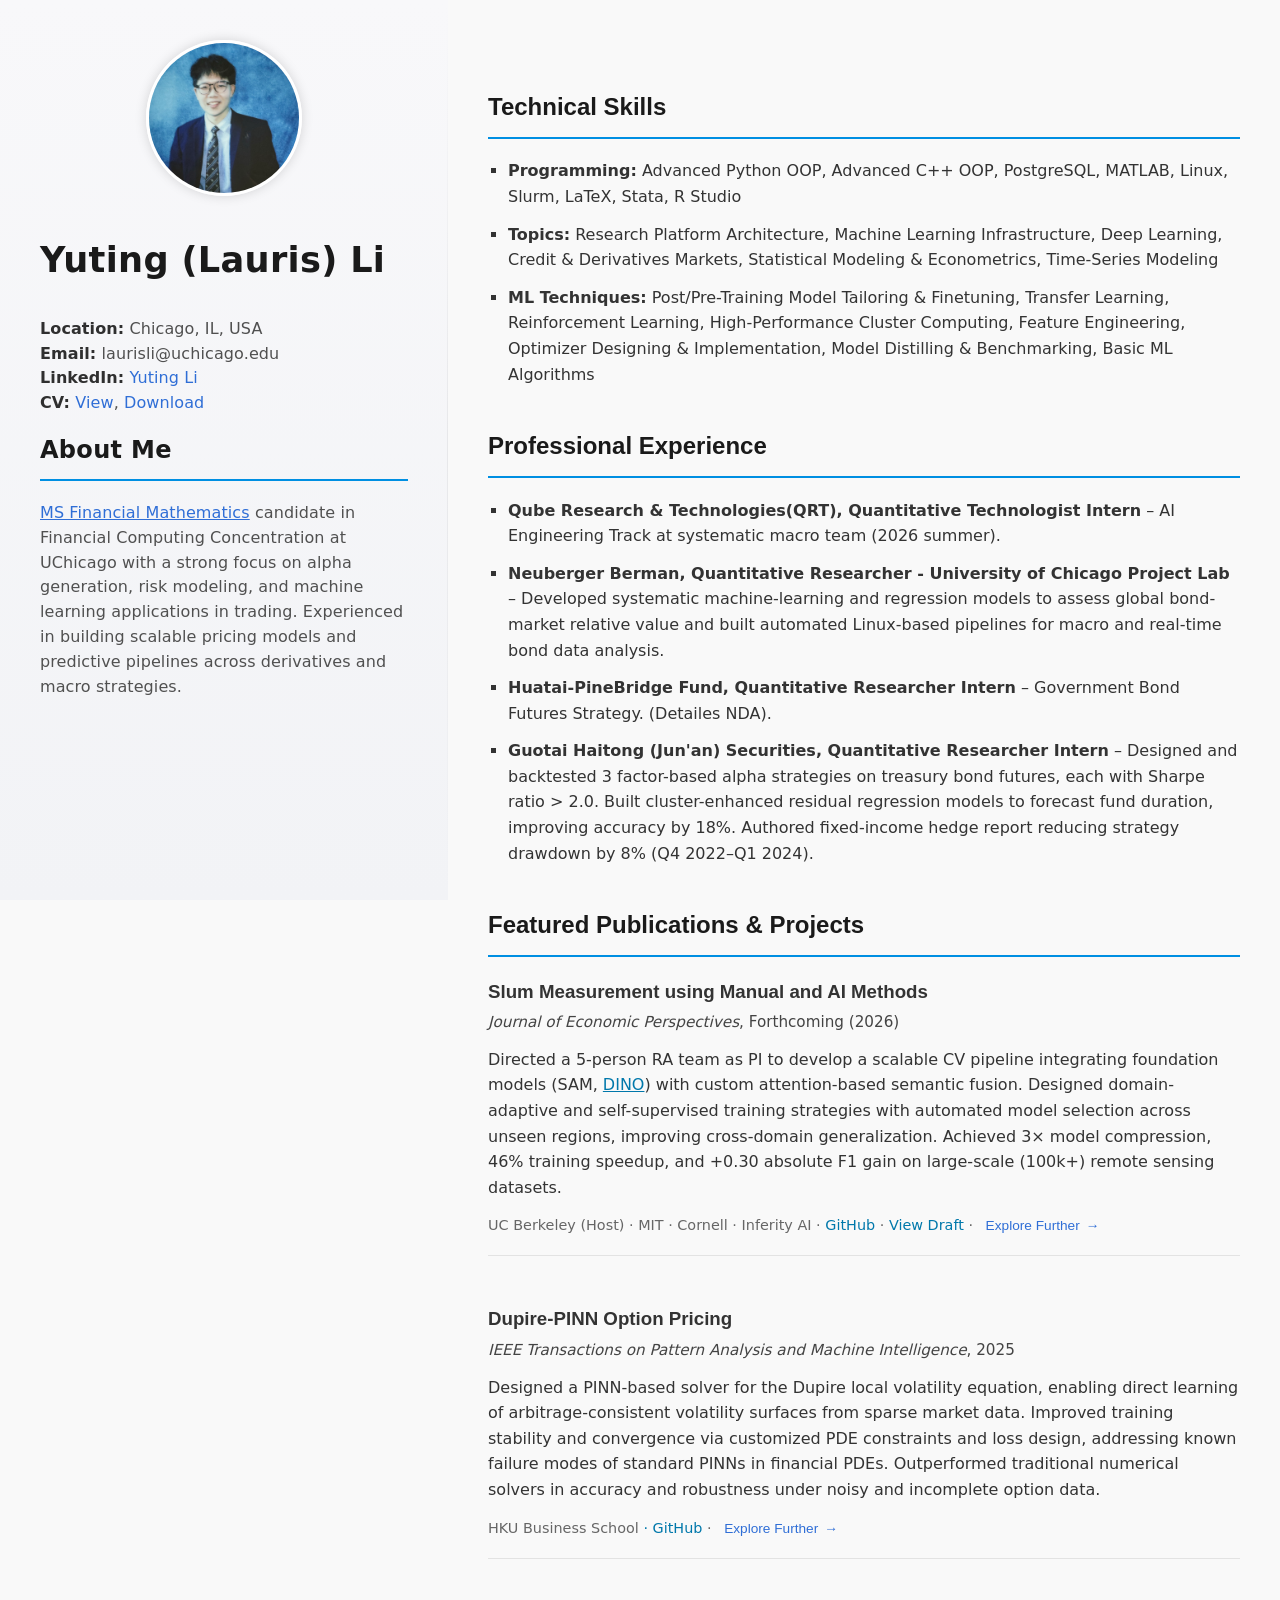
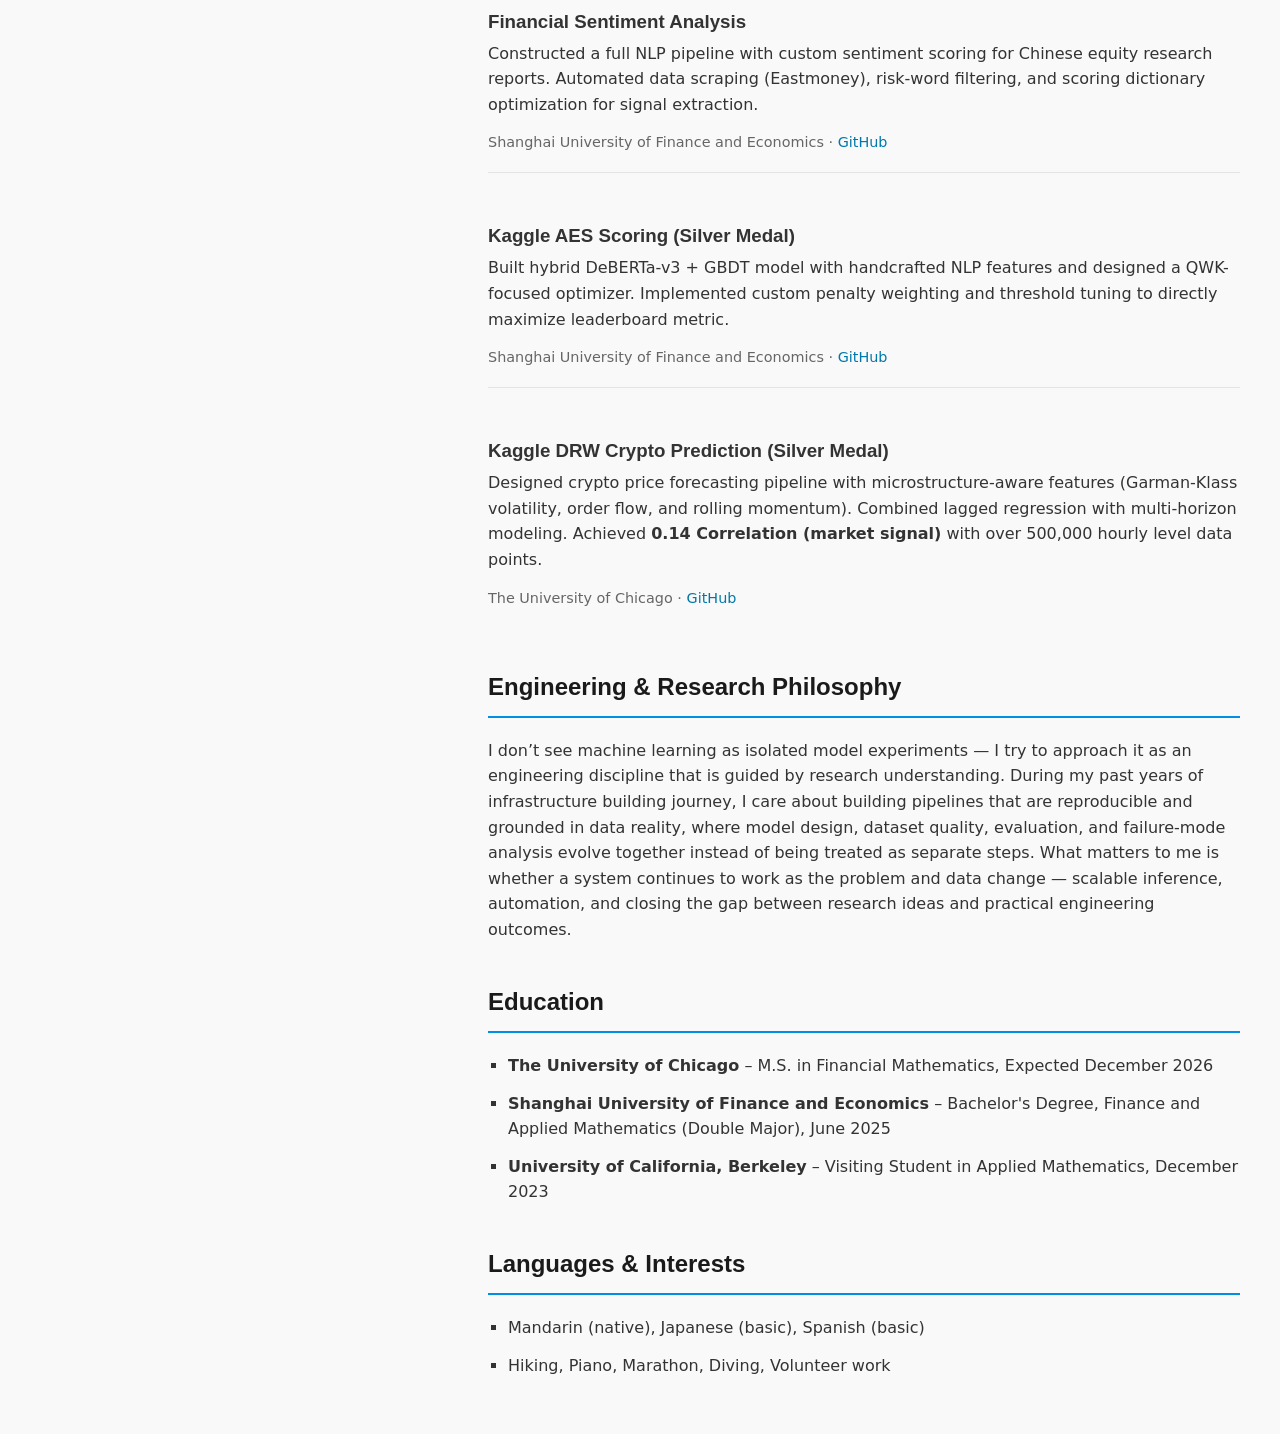
==== index.html @ 1a22923c "revised info" ====
<!DOCTYPE html>
<html lang="en">
<head>
  <meta charset="UTF-8" />
  <meta name="viewport" content="width=device-width, initial-scale=1.0"/>
  <meta http-equiv="Cache-Control" content="no-cache, no-store, must-revalidate">
  <meta http-equiv="Pragma" content="no-cache">
  <meta http-equiv="Expires" content="0">
  <link href="https://fonts.googleapis.com/css2?family=Inter:wght@300;400;500;600&family=Playfair+Display:wght@600;700&display=swap" rel="stylesheet">
  <title>Yuting (Lauris) Li - Quantitative Developer, Machine Learning</title>
  <link rel="icon" type="image/png" href="favicon.png">
  <style>
    html {
        scroll-behavior: smooth;
    }
    body {
    font-family: -apple-system, system-ui, BlinkMacSystemFont,
               "Helvetica Neue", Arial, "PingFang SC",
               "Hiragino Sans GB", "Microsoft YaHei",
               sans-serif;
    line-height: 1.6;
    background-color: #f9f9f9;
    color: #333;
    margin: 0;
    }

    .left-panel {
    background: linear-gradient(180deg,#f8f8fa,#f2f3f6);
    /* border-right: 1px solid #e6e6e9; */
    position: relative;
    font-family: -apple-system, system-ui, BlinkMacSystemFont,
               "Helvetica Neue", Arial, "PingFang SC",
               "Hiragino Sans GB", "Microsoft YaHei",
               sans-serif;
    color: #3a3a3a;
    line-height: 1.55;
    /* background-color: #f3f3f5;  */
    letter-spacing: .1px;
    }
    
    .left-panel::after {
    content: "";
    position: absolute;
    top: 0;
    right: 0;
    width: 1px;
    height: 100%;
    background: linear-gradient(
        to bottom,
        rgba(0,0,0,0),
        rgba(0,0,0,0.06),
        rgba(0,0,0,0)
    );
    pointer-events: none;
    }

    .left-panel p {
    color: #505050;
    }

    .left-panel strong {
    color: #2f2f2f;
    font-weight: 600;
    }

    .left-panel h1,
    .left-panel h2 {
    font-family: -apple-system, system-ui, BlinkMacSystemFont,
               "Helvetica Neue", Arial, "PingFang SC",
               "Hiragino Sans GB", "Microsoft YaHei",
               sans-serif;
    font-weight: 600;
    letter-spacing: 0.3px;
    }

    .left-panel .label {
    color: #6f6f6f;
    font-weight: 500;
    }
    .small-figure {
    max-width: 60%;
    display: block;
    margin: 8px auto;
    }
    .wide-figure {
    max-width: 92%;
    }

    .left-panel a {
    color: #2f6ed6;
    text-decoration: none;
    }
    .left-panel a:hover {
    text-decoration: underline;
    }


    .page-container {
        display: flex;
        flex-wrap: wrap;
    }
    .left-panel {
        width: 35%;
        background-color: #f1f1f1;
        padding: 40px;
        position: fixed;
        top: 0;
        left: 0;
        height: 100vh;
        overflow-y: auto;
        box-sizing: border-box;
    }

    .left-panel hr {
    border: none;
    border-top: 1px solid #e3e3e3;
    margin: 18px 0;
    opacity: .6;
    }
    .right-panel {
        width: 65%;
        margin-left: 35%;
        padding: 40px;
        box-sizing: border-box;
    }
    h1, h2 {
      color: #1a1a1a;
      font-weight: 600;
    }
    h1 {
        font-size: 2.2em;
    }
    h2 {
        border-bottom: 2px solid #008fe2;
        padding-bottom: 10px;
        margin-top: 0;
    }
    h1, h2, h3 {
        font-family: -apple-system, BlinkMacSystemFont,
               "Helvetica Neue", Helvetica, Arial, sans-serif;
    }

    a {
      color: rgb(0, 120, 171);
      text-decoration: none;
    }
    a:hover {
        text-decoration: underline;
    }
    ul {
      padding-left: 20px;
      list-style-type: square;
    }
    li {
      margin-bottom: 12px;
    }
    .section {
      margin-bottom: 30px;
    }
    .photo {
      text-align: center;
      margin-bottom: 20px;
    }
    .photo img {
      width: 150px;
      height: 150px;
      border-radius: 50%;
      object-fit: cover;
      box-shadow: 0 0 12px rgba(0,0,0,0.15);
      border: 3px solid white;
    }
    .section {
    margin-bottom: 40px;
    }

    .section + .section {
        margin-top: 20px;
    }


    /* project_details */
    .section:last-of-type {
    margin-bottom: 0;
    }

    .project-card:last-child {
        margin-bottom: 0;
        padding-bottom: 0;
    }

    .details-btn {
        background: none;
        border: none;
        padding: 0;
        margin-left: 8px;

        font-size: 0.95em;
        font-weight: 500;
        color: #2f6ed6;

        cursor: pointer;
        display: inline-flex;
        align-items: center;
        gap: 6px;

        transition: color 0.2s ease;
    }

    .details-btn:hover {
        color: #1f4fbf;
        text-decoration: underline;
    }

    .details-arrow {
        display: inline-block;
        font-size: 1em;
        transition: transform 0.2s ease;
    }

    .details-btn:hover .details-arrow {
        transform: translateX(3px);
    }

    .project-details {
    max-height: 0;
    overflow: hidden;
    transition: max-height 0.7s ease-in-out;
    border: none;
    margin-top: 0;
    padding: 0;
    background: transparent;
    box-shadow: none;
    border-radius: 0;
    }    
       
    .project-details.show {
    max-height: 8000px;
    transition: max-height 1.2s ease-in-out;
    margin-top: 15px;
    padding: 25px;
    background-color: #ffffff;
    border-radius: 8px;
    border: 1px solid #e0e0e0;
    box-shadow: 0 4px 12px rgba(0,0,0,0.05);
    }

    .project-details h3 {
        font-family: "Segoe UI", Tahoma, Geneva, Verdana, sans-serif;
        font-weight: 600;
        color: #1a1a1a;
        margin-top: 0;
        /* border-bottom: 2px solid rgb(0, 120, 171); */
        padding-bottom: 10px;
    }
    .project-details h4 {
        font-family: "Segoe UI", Tahoma, Geneva, Verdana, sans-serif;
        font-weight: 600;
        font-size: 1.1em;
        color: #333;
    }
    .project-image, .Burkina-image, .PINN-image {
        max-width: 100%;
        height: auto;
        border-radius: 8px;
        margin: 15px auto;
        box-shadow: 0 4px 8px rgba(0,0,0,0.1);
        display: block;
    }
    .formula {
        background-color: #f0f0f0;
        padding: 15px;
        border-radius: 5px;
        margin: 15px 0;
        font-family: 'Courier New', Courier, monospace;
        text-align: center;
        font-size: 1.1em;
        overflow-x: auto;
    }

    .sdi-module-large { 
        background-color: #34495e;
        color: white; 
        font-weight: 600;
        writing-mode: vertical-rl; 
        text-orientation: mixed; 
        padding: 20px 15px; 
        border-radius: 10px;
        font-size: 2.8em; 
        letter-spacing: 6px;
        height: 280px;
        display: flex; 
        align-items: center; 
        justify-content: center; 
        box-shadow: 0 4px 10px rgba(0,0,0,0.1);
    }
    .sdi-arrows { 
        display: flex; 
        flex-direction: column; 
        justify-content: space-around; 
        align-items: center; 
        margin: 0 8px; 
    }
    .sdi-input-arrow, .sdi-output-arrow { 
        font-size: 1.8em;
        color: #777; 
    }
    .arrow { 
        font-size: 28px;
        color: #999; 
        margin: 6px 0; 
    }
    .skip-connection { 
        font-style: normal;
        color: #444;
        font-size: 14px;
        margin-top: 20px;
        max-width: 600px;
        margin-left: auto;
        margin-right: auto;
    }
    .figcaption-burkina {
    display: block;
    text-align: center;
    margin-top: 6px;
    font-size: 0.9em;
    color: #555;
    }

    .sdi-section {
    margin-top: 20px;
    }

    .sdi-spaced-figure {
    margin-top: 22px;  
    }

    .sdi-reference {
    margin-top: 14px;
    text-align: center;
    font-size: 0.9em;
    color: #666;
    line-height: 1.5;
    }
    .sdi-reference a {
    color: #2f6ed6;
    text-decoration: none;
    }
    .sdi-reference a:hover {
    text-decoration: underline;
    }
    .project-card {
    margin-bottom: 24px;
    padding-bottom: 24px;
    border-bottom: none;
    }

    .project-card:last-child {
        border-bottom: none;
    }
    .project-card:last-child .project-meta {
    border-bottom: none;
    }


    .project-header h3 {
        margin-bottom: 4px;
    }

    .project-publication {
        font-size: 0.95rem;
        color: #444;
        margin-bottom: 12px;
    }

    .project-description {
        line-height: 1.6;
        margin-bottom: 14px;
    }

    .project-meta {
    font-size: 0.9rem;
    color: #666;
    padding-bottom: 18px;
    border-bottom: 1px solid #e3e3e3;
    }



    /* --- CODE SNIPPET STYLES --- */
    .code-showcase { margin-top: 20px; }
    .code-details { margin-bottom: 5px; }
    .code-summary { font-family: "Segoe UI", Tahoma, Geneva, Verdana, sans-serif; background-color: #e9ecef; color: #444; cursor: pointer; padding: 12px; width: 100%; text-align: left; outline: none; font-size: 16px; font-weight: 600; transition: background-color 0.3s; border-radius: 5px; list-style: none; }
    .code-summary:hover { background-color: #dee2e6; }
    .code-summary::-webkit-details-marker { display: none; }
    .code-summary::before { content: '▶'; margin-right: 10px; display: inline-block; transition: transform 0.2s ease-in-out; }
    .code-details[open] > .code-summary::before { transform: rotate(90deg); }
    .code-details[open] > .code-summary { border-bottom-left-radius: 0; border-bottom-right-radius: 0; }
    pre { background-color: #2d2d2d; color: #f8f8f2; padding: 15px; border-radius: 0 0 5px 5px; margin-top: 0; overflow-x: auto; white-space: pre-wrap; word-wrap: break-word; font-size: 14px; border: 1px solid #dee2e6; border-top: none; }
    .code-keyword { color: #ff79c6; font-weight: bold; }
    .code-class { color: #8be9fd; font-weight: bold; }
    .code-def { color: #50fa7b; font-weight: bold; }
    .code-comment { color: #6272a4; font-style: italic; }
    .code-string { color: #f1fa8c; }
    .code-number { color: #bd93f9; }
    .code-decorator { color: #ffb86c; }

    /* --- MISC & FIGURE STYLES --- */
    .Burkina-container, .PINN-container { text-align: center; margin: 20px auto; }
    .Burkina-container figcaption, .PINN-container figcaption { font-size: 0.9em; color: #555; margin-top: 8px; font-style: italic; }
    .formula_pinn { display: flex; align-items: center; gap: 10px; flex-wrap: wrap; }
    .special-image { max-width: 450px; height: auto; }
    .fold-details-btn {
        background: none;
        border: none;
        padding: 0;
        color: #2f6ed6;
        cursor: pointer;
        font-size: 0.95em;
        font-weight: 500;
        transition: color 0.2s ease;
        margin: 20px auto 0;
        display: flex;
        align-items: center;
        gap: 6px;
        text-align: center;
    }
    .fold-details-btn:hover {
        color: #1f4fbf;
        text-decoration: underline;
    }
    .fold-details-arrow {
        display: inline-block;
        font-size: 1em;
        transition: transform 0.2s ease;
    }
    .fold-details-btn:hover .fold-details-arrow {
        transform: translateY(-2px);
    }


    /* --- RESPONSIVE DESIGN (BASE) --- */
    @media (max-width: 1024px) {
        .page-container {
            flex-direction: column;
        }
        .left-panel {
            position: static;
            width: 100%;
            height: auto;
            border-right: none;
            border-bottom: 2px solid #008fe2;
        }
        .right-panel {
            margin-left: 0;
            width: 100%;
        }
    }

    /* --- RESPONSIVE DESIGN (FIXES FOR MOBILE) --- */
    @media (max-width: 768px) {
        .left-panel, .right-panel {
            padding: 25px;
        }
        h1 {
            font-size: 1.8em;
        }

        /* FIX 1: Responsive UNET Architecture Diagram */
        .unet-flex-container {
            flex-direction: column;
            align-items: center;
        }
        
        .encoder-path > .arrow {
            transform: rotate(90deg); /* Rotate horizontal arrows to point down */
        }
        
        .sdi-module-large {
            writing-mode: horizontal-tb; /* Reset writing mode to horizontal */
            height: auto;
            width: 90%;
            padding: 15px;
            font-size: 1.5em; /* Adjust font size */
            letter-spacing: 2px;
            margin: 15px 0;
        }
        
        .sdi-arrows {
            flex-direction: row; /* Make arrow groups horizontal */
            margin: 10px 0;
            gap: 25px; /* Add space between arrows */
        }
        
        .sdi-input-arrow, .sdi-output-arrow {
            transform: rotate(90deg); /* Rotate arrows to point down */
        }

        /* FIX 2: Responsive Formula Images & Container */
        .formula_pinn {
            flex-direction: column; /* Stack image and text vertically */
            align-items: center;
            text-align: center;
        }

        .special-image, .PINN-image {
            max-width: 100% !important; /* Ensure images scale down, overriding any other style */
            width: auto !important;
            height: auto !important;
        }

        .small-figure, .wide-figure {
            max-width: 100%;
        }

        /* FIX 3: Code blocks are already handled correctly by 'overflow-x: auto' */
        /* No new rules are needed here. */
    }
  </style>
  <link rel="stylesheet" href="details.css">
</head>
<body>

<div class="page-container">
    <aside class="left-panel">
      <div class="photo">
        <img src="profile.jpg" alt="Yuting Li" />
      </div>

      <h1>Yuting (Lauris) Li</h1>
      <p>
        <strong>Location:</strong> Chicago, IL, USA<br/>
        <strong>Email:</strong> laurisli@uchicago.edu<br/>
        <strong>LinkedIn:</strong> <a href="https://www.linkedin.com/in/yuting-li-4146a4287/" target="_blank">Yuting Li</a><br/>
        <strong>CV:</strong> <a href="Yuting_CV.pdf" target="_blank">View</a>, <a href="Yuting_CV.pdf" download>Download</a>
      </p>

      <div class="section">
        <h2>About Me</h2>
        <p>
          <a href="https://finmath.uchicago.edu/about/" target="_blank" rel="noopener noreferrer" style="text-decoration: underline;">MS Financial Mathematics</a> candidate in Financial Computing Concentration at UChicago with a strong focus on alpha generation, risk modeling, and machine learning applications in trading. Experienced in building scalable pricing models and predictive pipelines across derivatives and macro strategies.
        </p>
      </div>
    </aside>

    <main class="right-panel">
        <div id="section-indicator"></div>

        <div class="section">
            <h2>Technical Skills</h2>
            <ul>
              <li><strong>Programming:</strong> Advanced Python OOP, Advanced C++ OOP, PostgreSQL, MATLAB, Linux, Slurm, LaTeX, Stata, R Studio</li>
              <li><strong>Topics:</strong> Research Platform Architecture, Machine Learning Infrastructure, Deep Learning, Credit & Derivatives Markets, Statistical Modeling & Econometrics, Time-Series Modeling</li>
              <li><strong>ML Techniques:</strong> Post/Pre-Training Model Tailoring & Finetuning, Transfer Learning, Reinforcement Learning, High-Performance Cluster Computing, Feature Engineering, Optimizer Designing & Implementation, Model Distilling & Benchmarking, Basic ML Algorithms</li>
            </ul>
        </div>

        <div class="section">
            <h2>Professional Experience</h2>
            <ul>
              <li><strong>Qube Research & Technologies(QRT), Quantitative Technologist Intern</strong> – AI Engineering Track at systematic macro team (2026 summer).</li>
              <li><strong>Neuberger Berman, Quantitative Researcher - University of Chicago Project Lab</strong> – Developed systematic machine-learning and regression models to assess global bond-market relative value and built automated Linux-based pipelines for macro and real-time bond data analysis.</li>
              <li><strong>Huatai-PineBridge Fund, Quantitative Researcher Intern</strong> – Government Bond Futures Strategy. (Detailes NDA). </li>
              <li><strong>Guotai Haitong (Jun'an) Securities, Quantitative Researcher Intern</strong> – Designed and backtested 3 factor-based alpha strategies on treasury bond futures, each with Sharpe ratio > 2.0. Built cluster-enhanced residual regression models to forecast fund duration, improving accuracy by 18%. Authored fixed-income hedge report reducing strategy drawdown by 8% (Q4 2022–Q1 2024).</li>
            </ul>
        </div>

        <div class="section">
            <h2>Featured Publications & Projects</h2>
              <div class="project-card">
                  <div class="project-header">
                        <h3>Slum Measurement using Manual and AI Methods</h3>
                        <div class="project-publication">
                            <em>Journal of Economic Perspectives</em>, Forthcoming (2026)
                        </div>
                    </div>
                <div class="project-description">
                    Directed a 5-person RA team as PI to develop a scalable CV pipeline integrating 
                    foundation models (SAM, <a href="https://ai.meta.com/research/dinov3/" target="_blank" rel="noopener noreferrer" style="text-decoration: underline;">DINO</a>) with custom attention-based semantic fusion.
                    
                    Designed domain-adaptive and self-supervised training strategies with automated 
                    model selection across unseen regions, improving cross-domain generalization.
                    
                    Achieved 3× model compression, 46% training speedup, and +0.30 absolute F1 gain 
                    on large-scale (100k+) remote sensing datasets.
                    </div>
                  <div class="project-meta">
                        UC Berkeley (Host) · MIT · Cornell · Inferity AI ·
                        <a href="https://github.com/Lauristt/slumworld_temp">GitHub</a> · 
                        <a href="papers/JEP/slums_world.pdf" target="_blank" rel="noopener noreferrer">View Draft</a> · 
                        <button class="details-btn" data-target="#slum-details">
                            <span class="details-text">Explore Further</span>
                            <span class="details-arrow">→</span>
                        </button>
                    </div>
                
                
                
                <div id="slum-details" class="project-details">
                  <h3>Project Details: Slum Measurement using Manual and AI Methods</h3>
                  <div class="architecture-diagram">
                    <h4>Selected Architecture I: SDI-Enhanced ViT with Frozen DINOv3 Features</h4>
                        <div class="sdi-section">
                            <figure class="small-figure">
                                <img src="dino_model.png" class="Burkina-image">
                                <figcaption class="figcaption-burkina">
                                <strong>Model Overview – Main Trainable Branch with Auxiliary Frozen DINOv3 Features</strong><br>
                                </figcaption>
                            </figure>
                            <p>
                            We design a ViT-based segmentation architecture augmented with stacked SDI blocks for semantic enhancement.
                            In parallel, we incorporate frozen DINOv3 features as an auxiliary semantic signal, which are upsampled and
                            fused at the decoder stage. This design decouples task-specific representation learning from pretrained
                            multimodal priors, allowing the model to leverage high-level semantics while maintaining training stability.
                            </p>
                        </div>

                    <h4>Selected Architecture II: U-Net Anatomy</h4>
                        <div class="sdi-section">
                        <figure class="small-figure wide-figure">
                            <img src="papers/JEP/fig/unet-anatomy-standalone.png" alt="U-Net anatomy architecture diagram" class="Burkina-image">
                            <figcaption class="figcaption-burkina">
                            <strong>U-Net Anatomy – Encoder-Decoder Segmentation Architecture</strong><br>
                            </figcaption>
                        </figure>
                        <p>The U-Net baseline anchors the manual and AI measurement comparison, making the encoder-decoder structure and skip connections explicit before adding stronger pretrained and attention-based modules.</p>
                        </div>

                    <h4>Selected Architecture III: Nano-Banana Inference Results & Vanilla U-Net</h4>
                        <div class="sdi-section">
                        <figure class="small-figure">
                            <img src="Nano_banana_results_selected.png" class="Burkina-image">
                            <figcaption class="figcaption-burkina">
                            <strong>Selective Inference Results - Nano-Banana Compared to Vanilla U-Net Series</strong><br>
                            </figcaption>
                        </figure>
                        <p>We incorporated Nano-Banana (Google DeepMind) into our informal settlement segmentation pipeline. The inference results highlight the promise of AI-oriented model families, with pretrained multimodal LLM–vision models demonstrating strong potential in both precision and segmentation granularity.  </p>
                        </div>

                    <h4>Selected Architecture IV: Attention U-Net v2 Architecture Overview</h4>
            <div class="sdi-section">

            <figure class="small-figure">
                <img src="sdi_overview.png" class="Burkina-image">

                <figcaption class="figcaption-burkina">
                <strong>Selective Decoder Integration (SDI) — Architecture Overview</strong><br>
                </figcaption>
            </figure>
            <p>The SDI module aggregates encoder features across scales and selectively routes information into decoder stages for domain-adaptive feature fusion.</p>

            <figure class="small-figure sdi-spaced-figure">
                <img src="sdi_internal_module.png" class="Burkina-image">

                <figcaption class="figcaption-burkina">
                <strong>SDI Internal Block Design</strong><br>
                </figcaption>
            </figure>
            <p>Spatial-channel attention with multi-scale down/upsampling and smoothing layers supports robust cross-domain adaptation. (Adapted from the SDI architecture originally proposed for medical image segmentation (<a href="https://arxiv.org/pdf/2311.17791" target="_blank">Xiong et al., 2023</a>). In this work, I extend SDI to the satellite-imagery domain and demonstrate its effectiveness under cross-region domain shift.)</p>

        </div>


                </div>
                  <p>The model structure is featured by a Transformer-based encoder and a multi-connection encoder–decoder bridge. Multi-level features extracted by the encoder are refined via the Semantics and Detail Infusion (SDI) module, which integrates high-level semantic information and low-level fine details using spatial–channel attention and a Hadamard product mechanism. Each feature level is enhanced by aligning resolutions across all levels and applying convolutional smoothing before fusion. The decoder reconstructs segmentation maps from the enriched multi-scale features, achieving higher accuracy with efficient FLOPs and GPU memory usage.</p>
                  <p><strong>Selective Inference Results</strong></p>
                  <figure class="small-figure">
                    <img src="Bobo_Ouagadougou_image.png" alt="Bobo_Ouagadougou_image" class="Burkina-image">
                    <figcaption class = "figcaption-burkina">
                        <strong>
                            Bobo to Ouagadougou – Model Inference Visualization
                        </strong>
                    </figcaption>
                  </figure>
                  <p><strong>Sample Inference Result</strong></p>
                  <figure class="small-figure wide-figure">
                    <img src="papers/JEP/figures/MS_overlay_0.5m_baseline.png" alt="Sample inference overlay result at 0.5m baseline" class="Burkina-image">
                    <figcaption class="figcaption-burkina">
                        <strong>
                            Sample Inference Result – Manual and AI Overlay at 0.5m Baseline
                        </strong>
                    </figcaption>
                  </figure>
                </div>
              </div>

                 <div class="project-card">
                  <div class="project-header">
                        <h3>Dupire-PINN Option Pricing</h3>
                        <div class="project-publication">
                            <em>IEEE Transactions on Pattern Analysis and Machine Intelligence</em>, 2025
                        </div>
                    </div>
                <div class="project-description">
                    Designed a PINN-based solver for the Dupire local volatility equation, enabling direct 
                    learning of arbitrage-consistent volatility surfaces from sparse market data.  
                    
                    Improved training stability and convergence via customized PDE constraints and loss 
                    design, addressing known failure modes of standard PINNs in financial PDEs.  
                    
                    Outperformed traditional numerical solvers in accuracy and robustness under noisy and 
                    incomplete option data.
                    </div>
                  <div class="project-meta">
                        HKU Business School
                        <a href="https://github.com/Lauristt/pinn_with_localvol_calculation">· GitHub</a> · 
                        <button class="details-btn" data-target="#pinn-details">
                            <span class="details-text">Explore Further</span>
                            <span class="details-arrow">→</span>
                        </button>
                    </div>
                

                <div id="pinn-details" class="project-details">
                  <h3>Project Details: Dupire-PINN Option Pricing</h3>
                  <h4>Theoretical Framework</h4>
                  <p>This project leverages Physics-Informed Neural Networks (PINNs) to solve the Dupire equation for local volatility. By embedding the Partial Differential Equation (PDE) directly into the loss function, the model learns solutions that are consistent with financial mathematics principles, bypassing the need for traditional grid-based methods.</p>
                  <div class="formula_pinn">
                    <strong>PINN Loss Function :</strong>
                    <img src="pinn_model.png" alt="PINN model loss function" class="special-image">
                  </div>
                  <p>The loss function is constructed as the collocation term (first term, validation results & real data point); PDE term (second term, validation results & PDE constraints) and Boundary term (third term, validation results & boundary constraints).</p>
                  <div class="formula_pinn">
                    <strong>Dupire Equation:</strong>
                    <img src="Dupire_model.png" alt="Dupire equation" class="special-image">
                  </div>
                  <p>The core of the PINN is a neural network that approximates the option price C(S, K, T). The local volatility sigma=sigma(K, T) is also represented by a separate neural network. The total loss function is a composite of three main terms: Data Loss, PDE Loss (Physics Loss), and Boundary Condition Loss.</p>
                  <p>Here we presents the inference outcomes of our models on SPX call option data compared with the following models: 1. Pure BSM; 2. Pure PINN; 3. Real Data.</p>
                  <figure class="PINN-container">
                    <img src="Figure_15.png" alt="Comparison with Dupire-FineTuned Model and BSM Model" class="PINN-image">
                    <figcaption><strong>PINN-Dupire Model – Model Inference Visualization</strong></figcaption>
                  </figure>
                  <div class="code-showcase">
                      <h4>Core Code Implementation</h4>
                      <details class="code-details">
                        <summary class="code-summary">Local Volatility Solver (Crank-Nicolson)</summary>
                        <pre><code class="language-python"><span class="code-comment"># The solver provides a numerical solution to the PDE, which can be used as a baseline or for comparison.</span>
<span class="code-keyword">class</span> <span class="code-class">CrankNicolsonSolver</span>(nn.Module):
    <span class="code-keyword">def</span> <span class="code-def">__init__</span>(<span class="code-keyword">self</span>, dupire_model, r, q, device='cuda'):
        <span class="code-keyword">super</span>().__init__()
        <span class="code-keyword">self</span>.dupire = weakref.ref(dupire_model)
        <span class="code-keyword">self</span>.r, <span class="code-keyword">self</span>.q, <span class="code-keyword">self</span>.device = r, q, device
    <span class="code-keyword">def</span> <span class="code-def">solve</span>(<span class="code-keyword">self</span>, S0, K, T, M=100, N=100):
        <span class="code-comment"># ... grid setup and boundary conditions ...</span>
        <span class="code-keyword">for</span> j <span class="code-keyword">in</span> <span class="code-def">range</span>(N - 1, -1, -1):
            <span class="code-comment"># Construct tridiagonal system and solve with Thomas Algorithm</span>
            V[:, 1:-1, j] = <span class="code-keyword">self</span>.batch_tdma_solve(...)
        <span class="code-keyword">return</span> torch.nn.functional.interpolate(V[:, :, 0].unsqueeze(1), size=S0.size(0)).squeeze()
</code></pre>
                      </details>
                      <details class="code-details">
                        <summary class="code-summary">PINN Training Step with Custom Loss</summary>
                        <pre><code class="language-python"><span class="code-comment"># The train_step function calculates the composite loss for the PINN.</span>
<span class="code-keyword">def</span> <span class="code-def">train_step</span>(model, X_real_batch, u_real_batch, X_exp_batch, u_exp_batch, r, lambda_params):
    model.train()
    u_pred = model(X_real_batch)
    S, K, T, sigma = X_real_batch[:, 1], X_real_batch[:, 2], X_real_batch[:, 0], X_real_batch[:, 3]
    <span class="code-comment"># Get numerical solution from Crank-Nicolson for comparison (BSM loss)</span>
    <span class="code-keyword">with</span> torch.no_grad():
        cn_prices = model.dupire.solver.batch_solve(S, K, T)
    <span class="code-comment"># Calculate individual loss components</span>
    raw_data_loss = F.mse_loss(u_pred, u_real_batch)
    raw_bsm_loss = F.mse_loss(torch.tensor(cn_prices), u_pred)
    raw_exp_loss = F.mse_loss(model(X_exp_batch), u_exp_batch)
    <span class="code-comment"># Dynamically weight the losses and return total_loss</span>
    total_loss = (final_lambda[0]*raw_data_loss + final_lambda[1]*raw_bsm_loss + final_lambda[2]*raw_exp_loss)
    <span class="code-keyword">return</span> total_loss, lambda_params
</code></pre>
                      </details>
                  </div>
                </div>
              </div>

                <div class="project-card">
                  <div class="project-header">
                        <h3>Financial Sentiment Analysis</h3>
                    </div>
                <div class="project-description">
                        Constructed a full NLP pipeline with custom sentiment scoring for Chinese equity research reports. 
                        Automated data scraping (Eastmoney), risk-word filtering, and scoring dictionary optimization for signal extraction.
                    </div>
                  <div class="project-meta">
                        Shanghai University of Finance and Economics
                        · <a href="https://github.com/Lauristt/Financial-Sentiment-Analysis">GitHub</a>
                    </div>
                    </div>
                
                <div class="project-card">
                  <div class="project-header">
                        <h3>Kaggle AES Scoring (Silver Medal)</h3>
                    </div>
                <div class="project-description">
                        Built hybrid DeBERTa-v3 + GBDT model with handcrafted NLP features and designed a QWK-focused optimizer. Implemented custom penalty weighting and threshold tuning to directly maximize leaderboard metric.
                    </div>
                  <div class="project-meta">
                        Shanghai University of Finance and Economics
                        · <a href="https://github.com/Lauristt/kaggle_aesScore_solution">GitHub</a>
                    </div>
                    </div>

                <div class="project-card">
                  <div class="project-header">
                        <h3>Kaggle DRW Crypto Prediction (Silver Medal)</h3>
                    </div>
                <div class="project-description">
                       Designed crypto price forecasting pipeline with microstructure-aware features (Garman-Klass volatility, order flow, and rolling momentum). Combined lagged regression with multi-horizon modeling. Achieved <strong>0.14 Correlation (market signal)</strong> with over 500,000 hourly level data points.
                    </div>
                  <div class="project-meta">
                        The University of Chicago
                         · <a href="https://github.com/Lauristt/kaggle_drw_prediction_challenge">GitHub</a>
                    </div>
                    </div>
                
        </div>
        
        <div class="section">
            <h2>Engineering & Research Philosophy</h2>
            <p>
              I don’t see machine learning as isolated model experiments — I try to approach it as an engineering discipline that is guided by research understanding. During my past years of infrastructure building journey, I care about building pipelines that are reproducible and grounded in data reality, where model design, dataset quality, evaluation, and failure-mode analysis evolve together instead of being treated as separate steps. What matters to me is whether a system continues to work as the problem and data change — scalable inference, automation, and closing the gap between research ideas and practical engineering outcomes.
            </p>
        </div>

        <div class="section">
            <h2>Education</h2>
            <ul>
              <li><strong>The University of Chicago</strong> – M.S. in Financial Mathematics, Expected December 2026</li>
              <li><strong>Shanghai University of Finance and Economics</strong> – Bachelor's Degree, Finance and Applied Mathematics (Double Major), June 2025</li>
              <li><strong>University of California, Berkeley</strong> – Visiting Student in Applied Mathematics, December 2023</li>
            </ul>
        </div>
        
        <div class="section">
            <h2>Languages & Interests</h2>
            <ul>
                <li>Mandarin (native), Japanese (basic), Spanish (basic)</li>
                <li>Hiking, Piano, Marathon, Diving, Volunteer work</li>
            </ul>
        </div>
    </main>
</div>

<script>
document.addEventListener('DOMContentLoaded', function () {
    const detailsBtns = document.querySelectorAll('.details-btn');

    detailsBtns.forEach(btn => {
        btn.addEventListener('click', function (event) {
            event.preventDefault();
            const targetId = this.dataset.target;
            const detailsPanel = document.querySelector(targetId);

            if (detailsPanel) {
                const isShown = detailsPanel.classList.toggle('show');
                const textSpan = this.querySelector('.details-text');
                const arrowSpan = this.querySelector('.details-arrow');

                if (textSpan) {
                    textSpan.textContent = isShown ? 'Hide Details' : 'Explore Further';
                }

                if (arrowSpan) {
                    arrowSpan.textContent = '→';
                }


                let foldBtn = detailsPanel.querySelector('.fold-details-btn');
                if (isShown && !foldBtn) {
                    foldBtn = document.createElement('button');
                    foldBtn.classList.add('fold-details-btn');
                    foldBtn.type = 'button';
                    foldBtn.innerHTML = '<span>Fold Details</span><span class="fold-details-arrow">↑</span>';
                    foldBtn.addEventListener('click', function() {
                        detailsPanel.classList.remove('show');

                        const textSpan = btn.querySelector('.details-text');
                        const arrowSpan = btn.querySelector('.details-arrow');

                        if (textSpan) {
                            textSpan.textContent = 'Explore Further';
                        }
                        if (arrowSpan) {
                            arrowSpan.textContent = '→';
                        }
                    });

                    detailsPanel.appendChild(foldBtn);
                } else if (!isShown && foldBtn) {
                }
            }
        });
    });
});
const indicator = document.getElementById('section-indicator');
const sections = document.querySelectorAll('.right-panel .section');

window.addEventListener('scroll', () => {
    let current = null;

    sections.forEach(section => {
        const h2 = section.querySelector('h2');
        if (!h2) return;

        const sectionTop = section.offsetTop;
        const sectionBottom = sectionTop + section.offsetHeight;
        const scrollY = window.scrollY + 10;

        if (scrollY >= sectionTop && scrollY < sectionBottom) {
            const h2Top = h2.offsetTop;
            if (scrollY > h2Top + 20) {
                current = h2.textContent;
            }
        }
    });

    if (current) {
        indicator.textContent = current;
        indicator.style.opacity = '1';
    } else {
        indicator.style.opacity = '0';
    }
});



</script>

</body>
</html>
---- details.css ----
#section-indicator {
    position: sticky;
    top: 0;
    z-index: 20;

    font-size: 12px;
    font-weight: 600;
    letter-spacing: 0.14em;
    text-transform: uppercase;

    color: rgba(0, 0, 0, 0.45);
    background: linear-gradient(
        to bottom,
        rgba(255,255,255,0.96),
        rgba(255,255,255,0.85)
    );

    padding: 8px 0;
    margin-bottom: 12px;

    border-bottom: 1px solid rgba(0,0,0,0.06);

    opacity: 0;
    transition: opacity 0.2s ease;
    pointer-events: none;
}
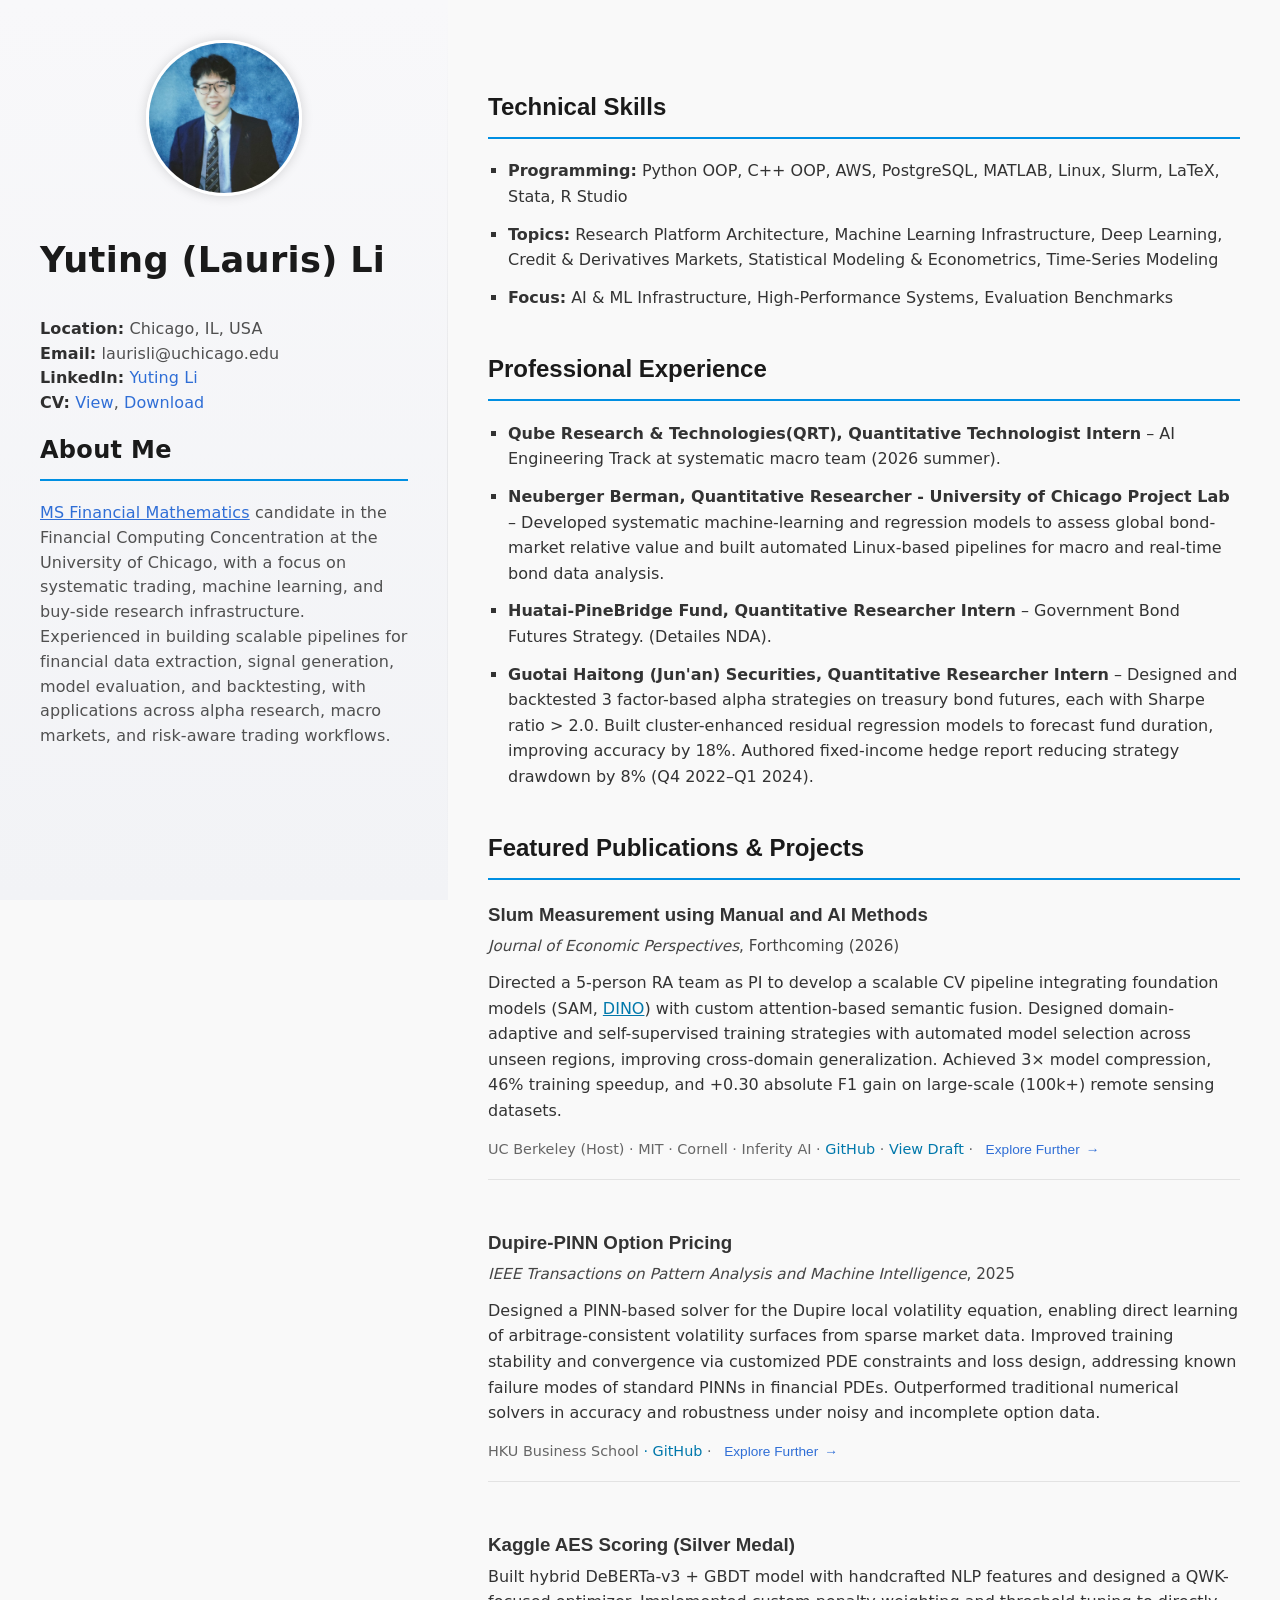
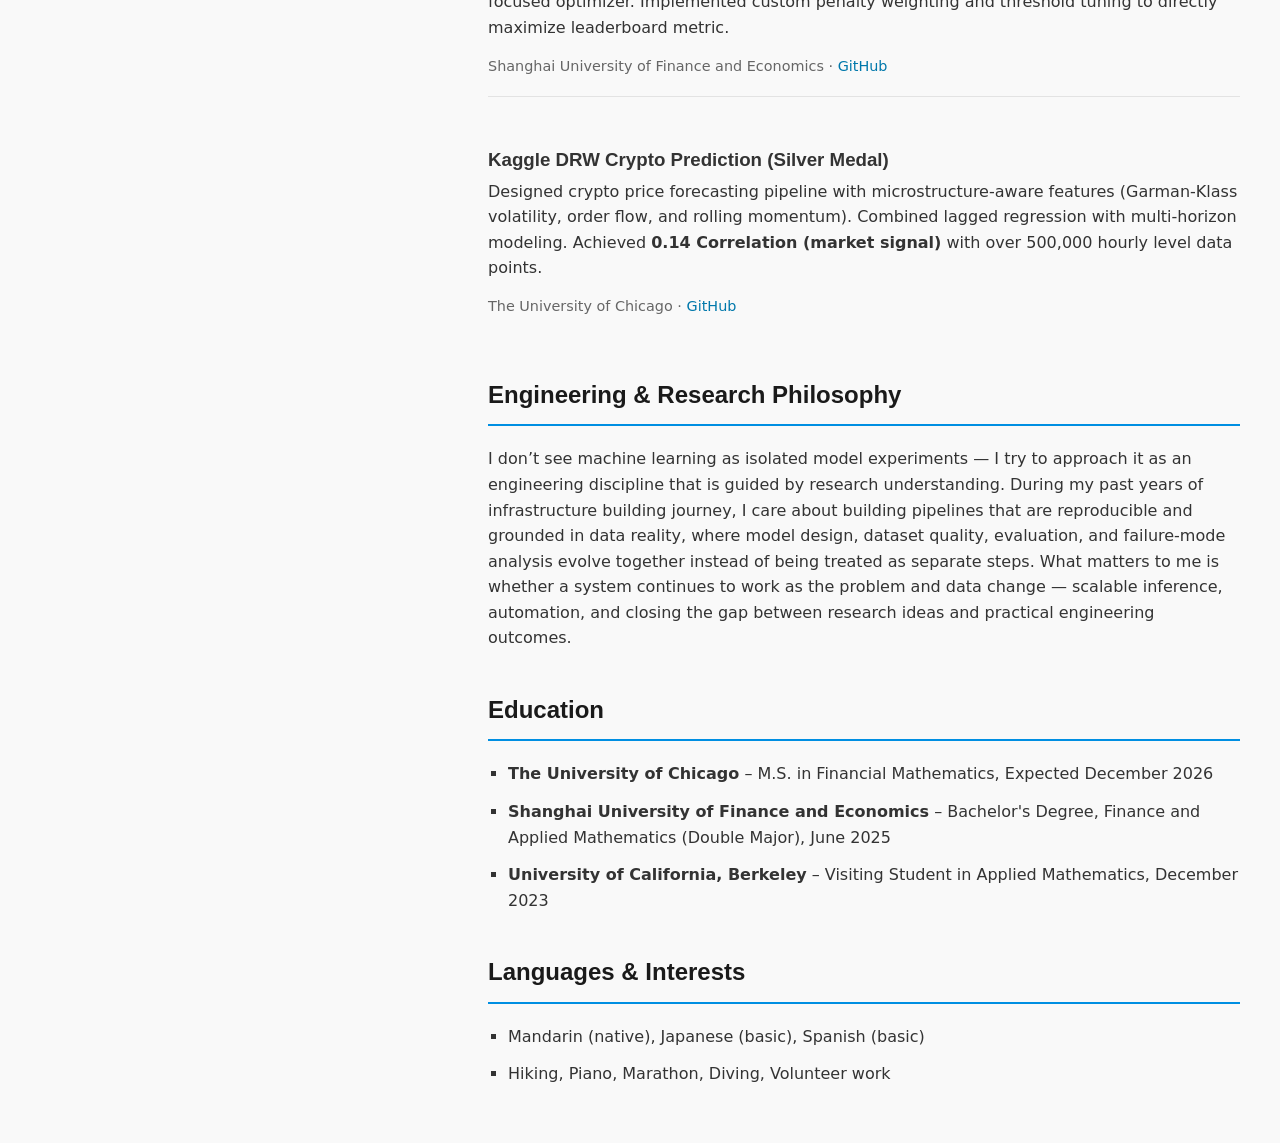
==== commit c4db329e: "revised intro" ====
--- a/index.html
+++ b/index.html
@@ -537,7 +537,8 @@
       <div class="section">
         <h2>About Me</h2>
         <p>
-          <a href="https://finmath.uchicago.edu/about/" target="_blank" rel="noopener noreferrer" style="text-decoration: underline;">MS Financial Mathematics</a> candidate in Financial Computing Concentration at UChicago with a strong focus on alpha generation, risk modeling, and machine learning applications in trading. Experienced in building scalable pricing models and predictive pipelines across derivatives and macro strategies.
+          <a href="https://finmath.uchicago.edu/about/" target="_blank" rel="noopener noreferrer" style="text-decoration: underline;">MS Financial Mathematics</a> candidate in the Financial Computing Concentration at the University of Chicago, with a focus on systematic trading, machine learning, and buy-side research infrastructure. Experienced in building scalable pipelines for financial data extraction, signal generation, model evaluation, and backtesting, with applications across alpha research, macro markets, and risk-aware trading workflows.
+
         </p>
       </div>
     </aside>
@@ -548,9 +549,9 @@
         <div class="section">
             <h2>Technical Skills</h2>
             <ul>
-              <li><strong>Programming:</strong> Advanced Python OOP, Advanced C++ OOP, PostgreSQL, MATLAB, Linux, Slurm, LaTeX, Stata, R Studio</li>
+              <li><strong>Programming:</strong> Python OOP, C++ OOP, AWS, PostgreSQL, MATLAB, Linux, Slurm, LaTeX, Stata, R Studio</li>
               <li><strong>Topics:</strong> Research Platform Architecture, Machine Learning Infrastructure, Deep Learning, Credit & Derivatives Markets, Statistical Modeling & Econometrics, Time-Series Modeling</li>
-              <li><strong>ML Techniques:</strong> Post/Pre-Training Model Tailoring & Finetuning, Transfer Learning, Reinforcement Learning, High-Performance Cluster Computing, Feature Engineering, Optimizer Designing & Implementation, Model Distilling & Benchmarking, Basic ML Algorithms</li>
+              <li><strong>Focus:</strong> AI & ML Infrastructure, High-Performance Systems, Evaluation Benchmarks</li>
             </ul>
         </div>
 
@@ -729,7 +730,7 @@
                     <img src="Figure_15.png" alt="Comparison with Dupire-FineTuned Model and BSM Model" class="PINN-image">
                     <figcaption><strong>PINN-Dupire Model – Model Inference Visualization</strong></figcaption>
                   </figure>
-                  <div class="code-showcase">
+                  <!-- <div class="code-showcase">
                       <h4>Core Code Implementation</h4>
                       <details class="code-details">
                         <summary class="code-summary">Local Volatility Solver (Crank-Nicolson)</summary>
@@ -766,11 +767,11 @@
     <span class="code-keyword">return</span> total_loss, lambda_params
 </code></pre>
                       </details>
-                  </div>
+                  </div> -->
                 </div>
               </div>
 
-                <div class="project-card">
+                <!-- <div class="project-card">
                   <div class="project-header">
                         <h3>Financial Sentiment Analysis</h3>
                     </div>
@@ -782,7 +783,7 @@
                         Shanghai University of Finance and Economics
                         · <a href="https://github.com/Lauristt/Financial-Sentiment-Analysis">GitHub</a>
                     </div>
-                    </div>
+                    </div> -->
                 
                 <div class="project-card">
                   <div class="project-header">
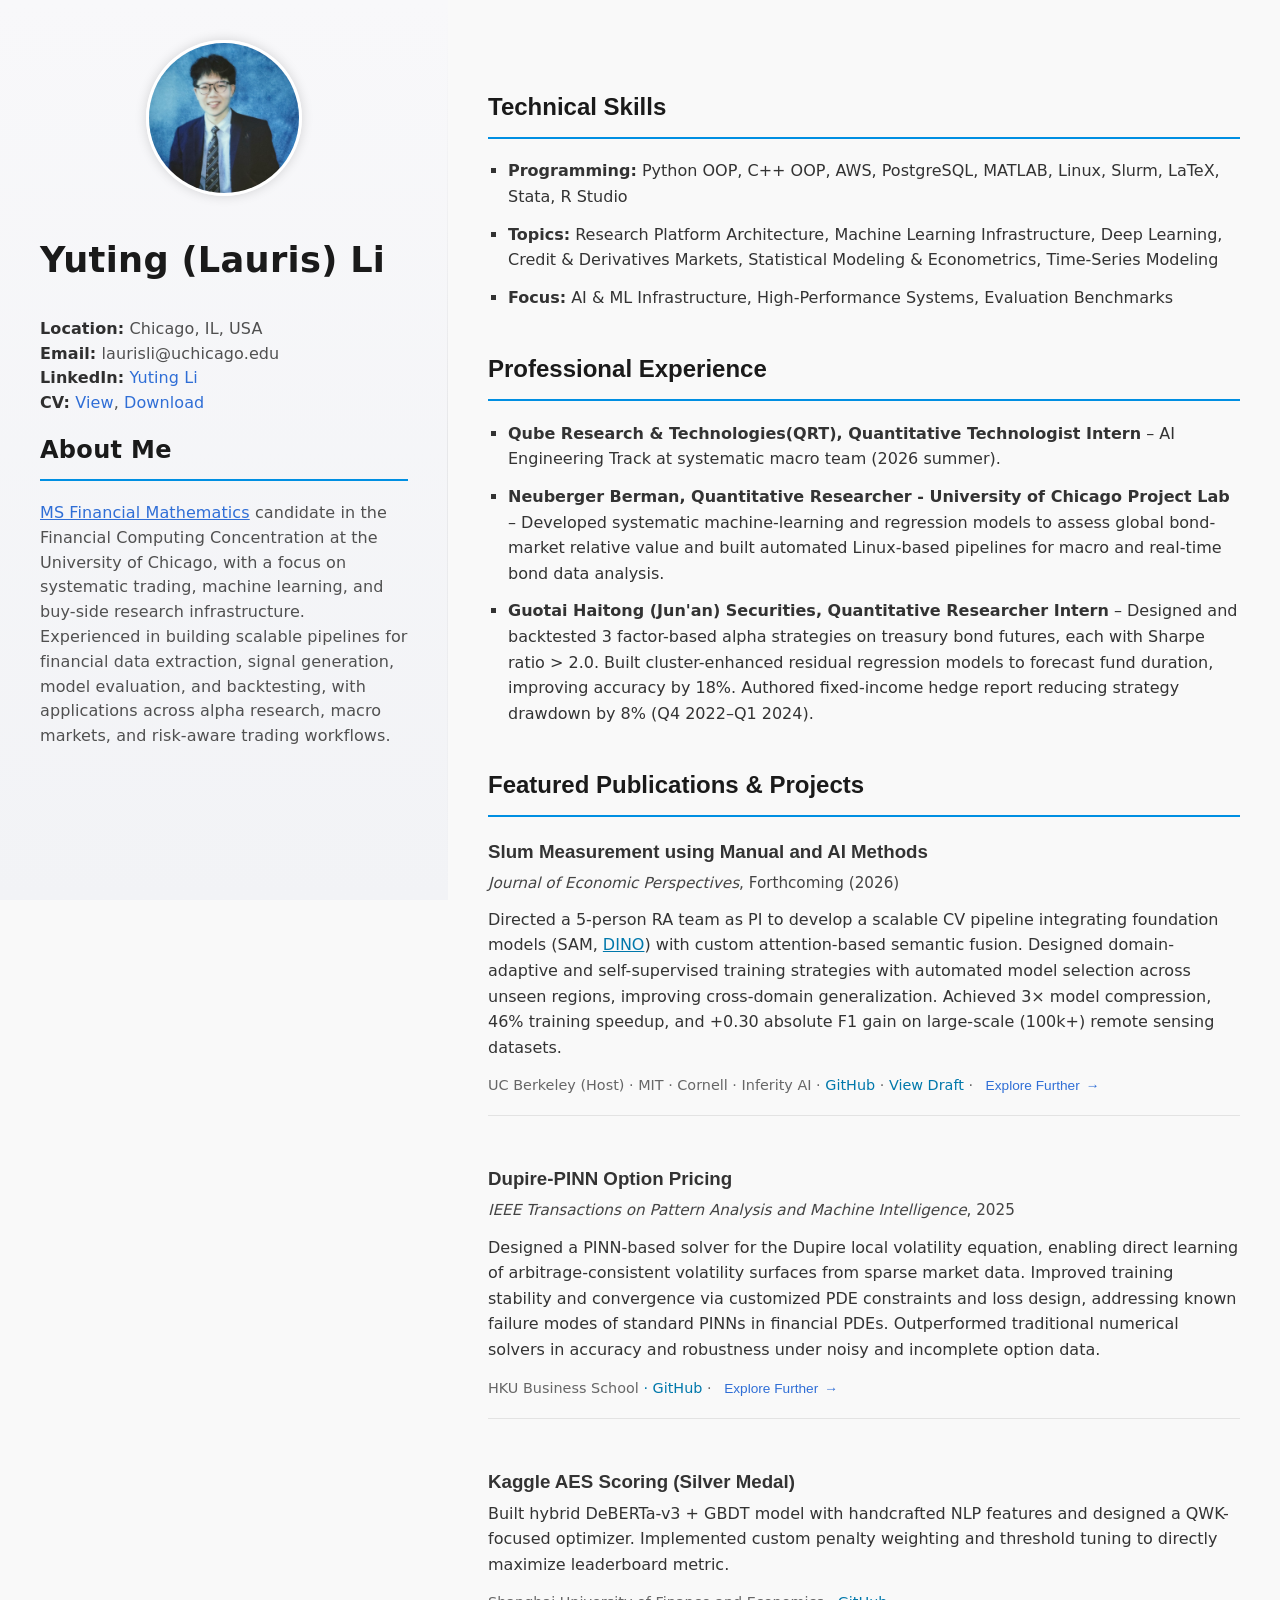
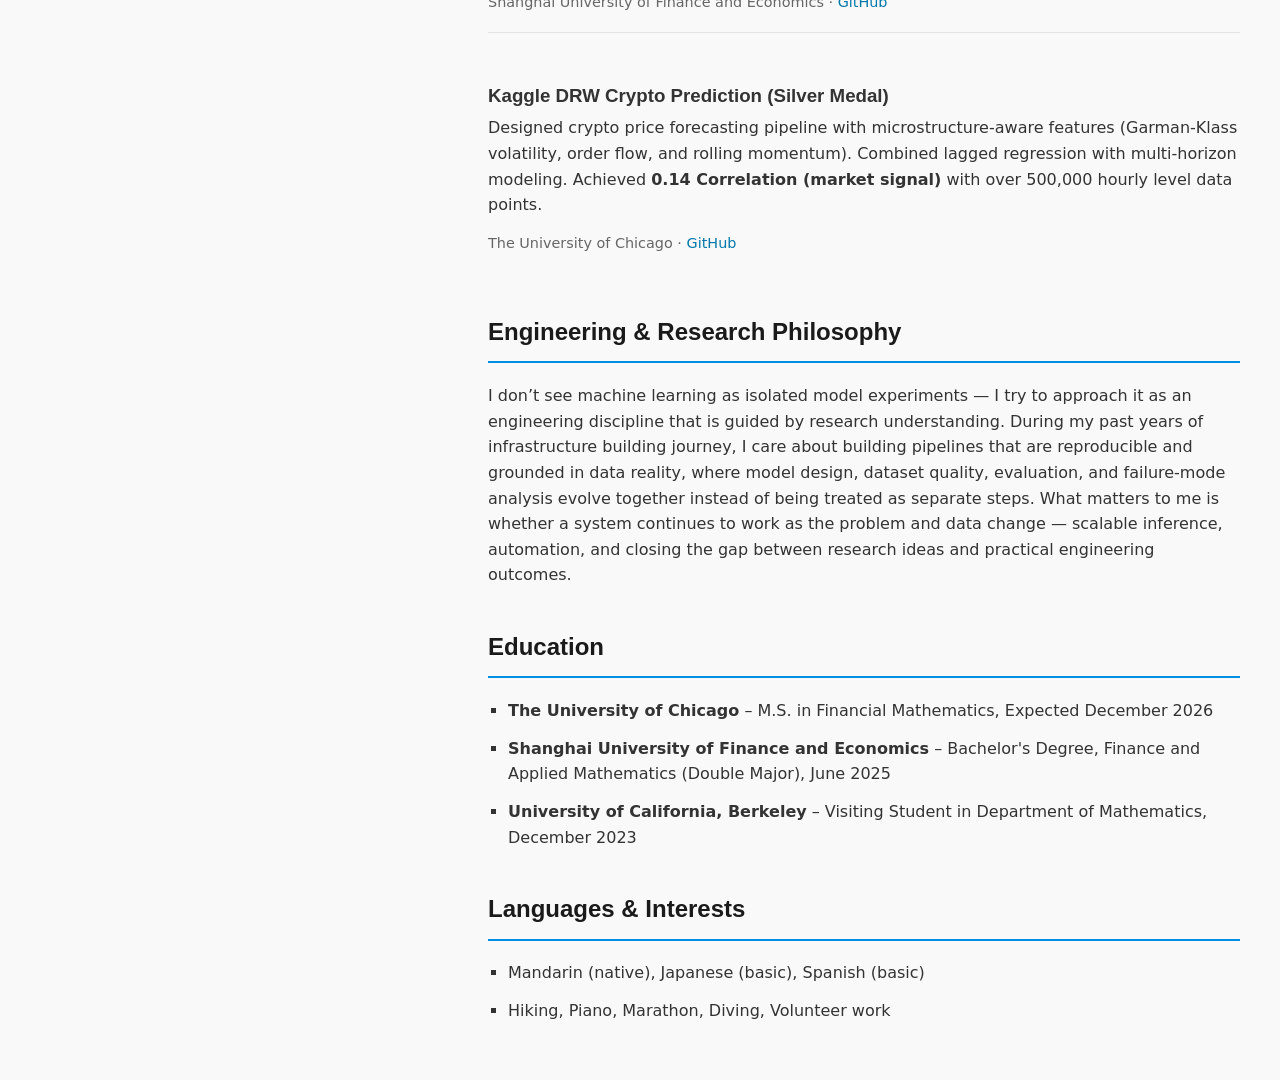
==== commit ab4bf57a: "revised layout" ====
--- a/index.html
+++ b/index.html
@@ -560,7 +560,7 @@
             <ul>
               <li><strong>Qube Research & Technologies(QRT), Quantitative Technologist Intern</strong> – AI Engineering Track at systematic macro team (2026 summer).</li>
               <li><strong>Neuberger Berman, Quantitative Researcher - University of Chicago Project Lab</strong> – Developed systematic machine-learning and regression models to assess global bond-market relative value and built automated Linux-based pipelines for macro and real-time bond data analysis.</li>
-              <li><strong>Huatai-PineBridge Fund, Quantitative Researcher Intern</strong> – Government Bond Futures Strategy. (Detailes NDA). </li>
+              <!-- <li><strong>Huatai-PineBridge Fund, Quantitative Researcher Intern</strong> – Government Bond Futures Strategy. (Detailes NDA). </li> -->
               <li><strong>Guotai Haitong (Jun'an) Securities, Quantitative Researcher Intern</strong> – Designed and backtested 3 factor-based alpha strategies on treasury bond futures, each with Sharpe ratio > 2.0. Built cluster-enhanced residual regression models to forecast fund duration, improving accuracy by 18%. Authored fixed-income hedge report reducing strategy drawdown by 8% (Q4 2022–Q1 2024).</li>
             </ul>
         </div>
@@ -825,7 +825,7 @@
             <ul>
               <li><strong>The University of Chicago</strong> – M.S. in Financial Mathematics, Expected December 2026</li>
               <li><strong>Shanghai University of Finance and Economics</strong> – Bachelor's Degree, Finance and Applied Mathematics (Double Major), June 2025</li>
-              <li><strong>University of California, Berkeley</strong> – Visiting Student in Applied Mathematics, December 2023</li>
+              <li><strong>University of California, Berkeley</strong> – Visiting Student in Department of Mathematics, December 2023</li>
             </ul>
         </div>
         
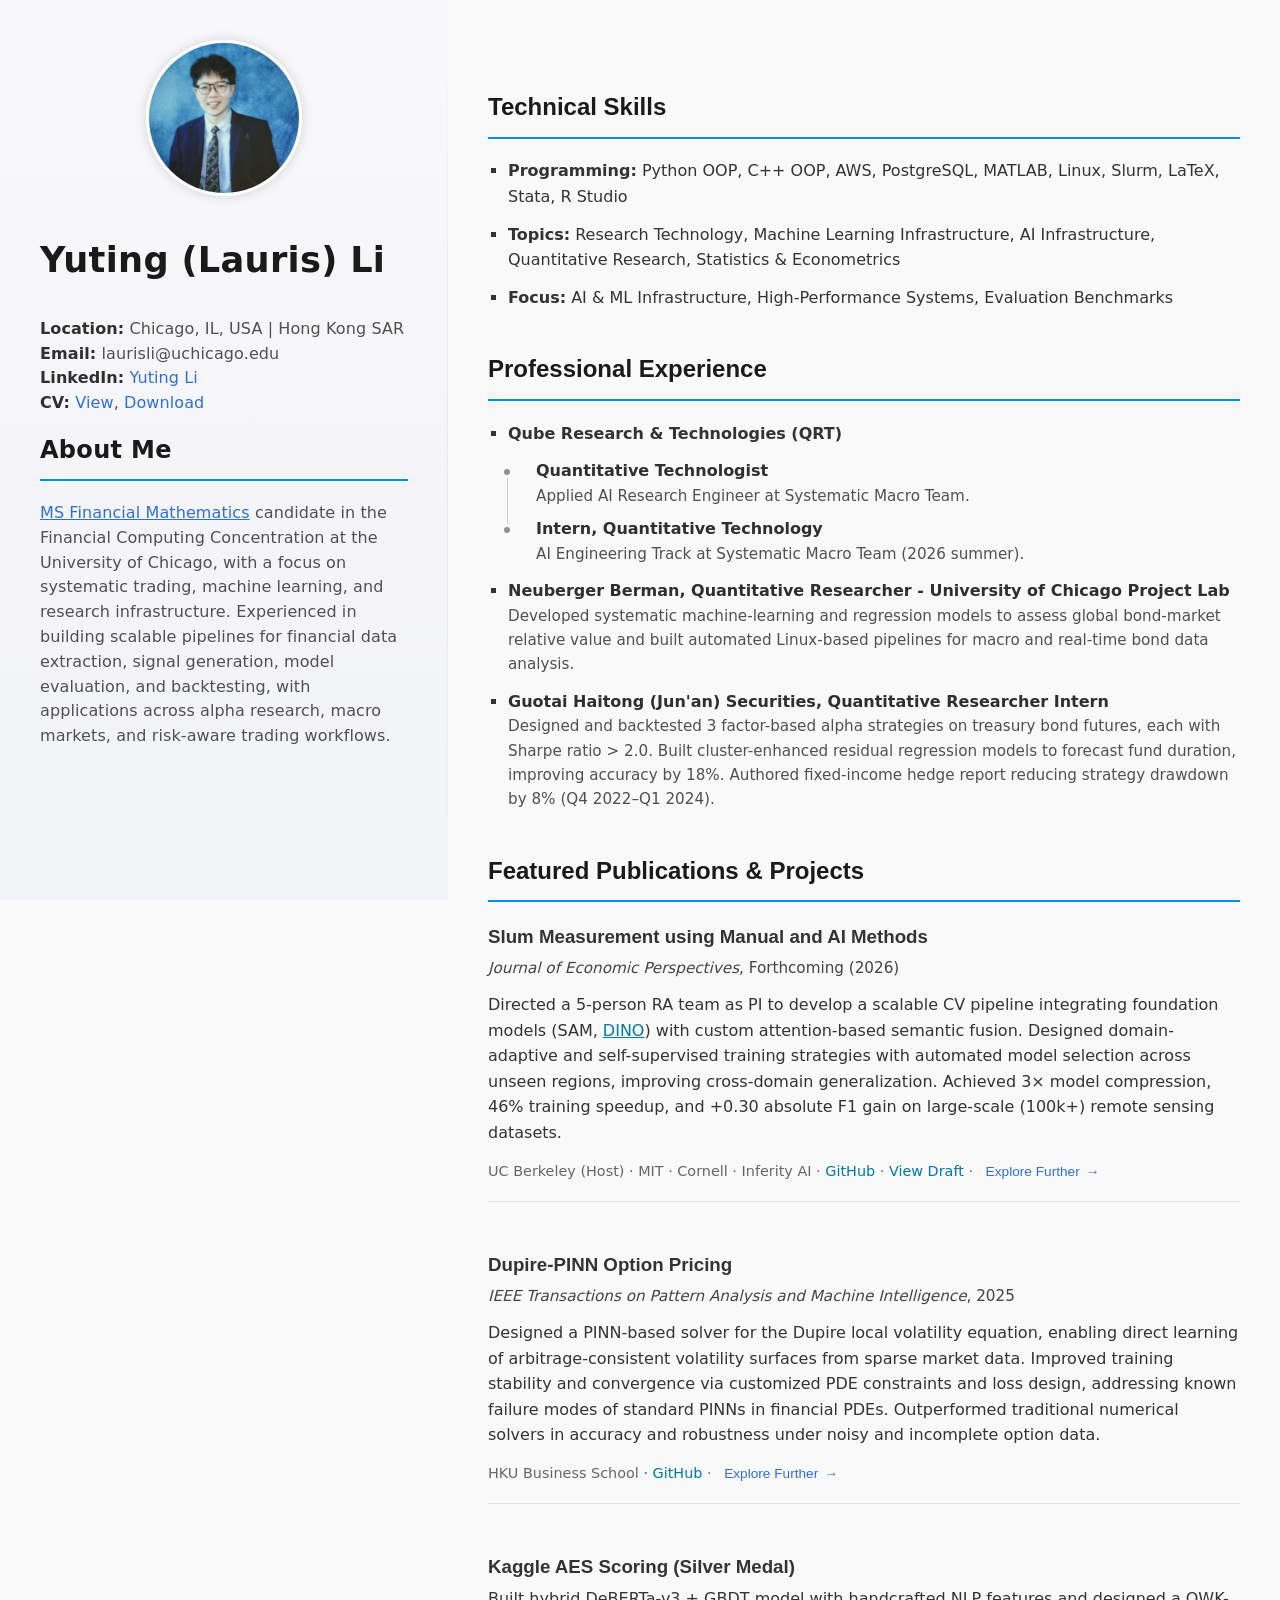
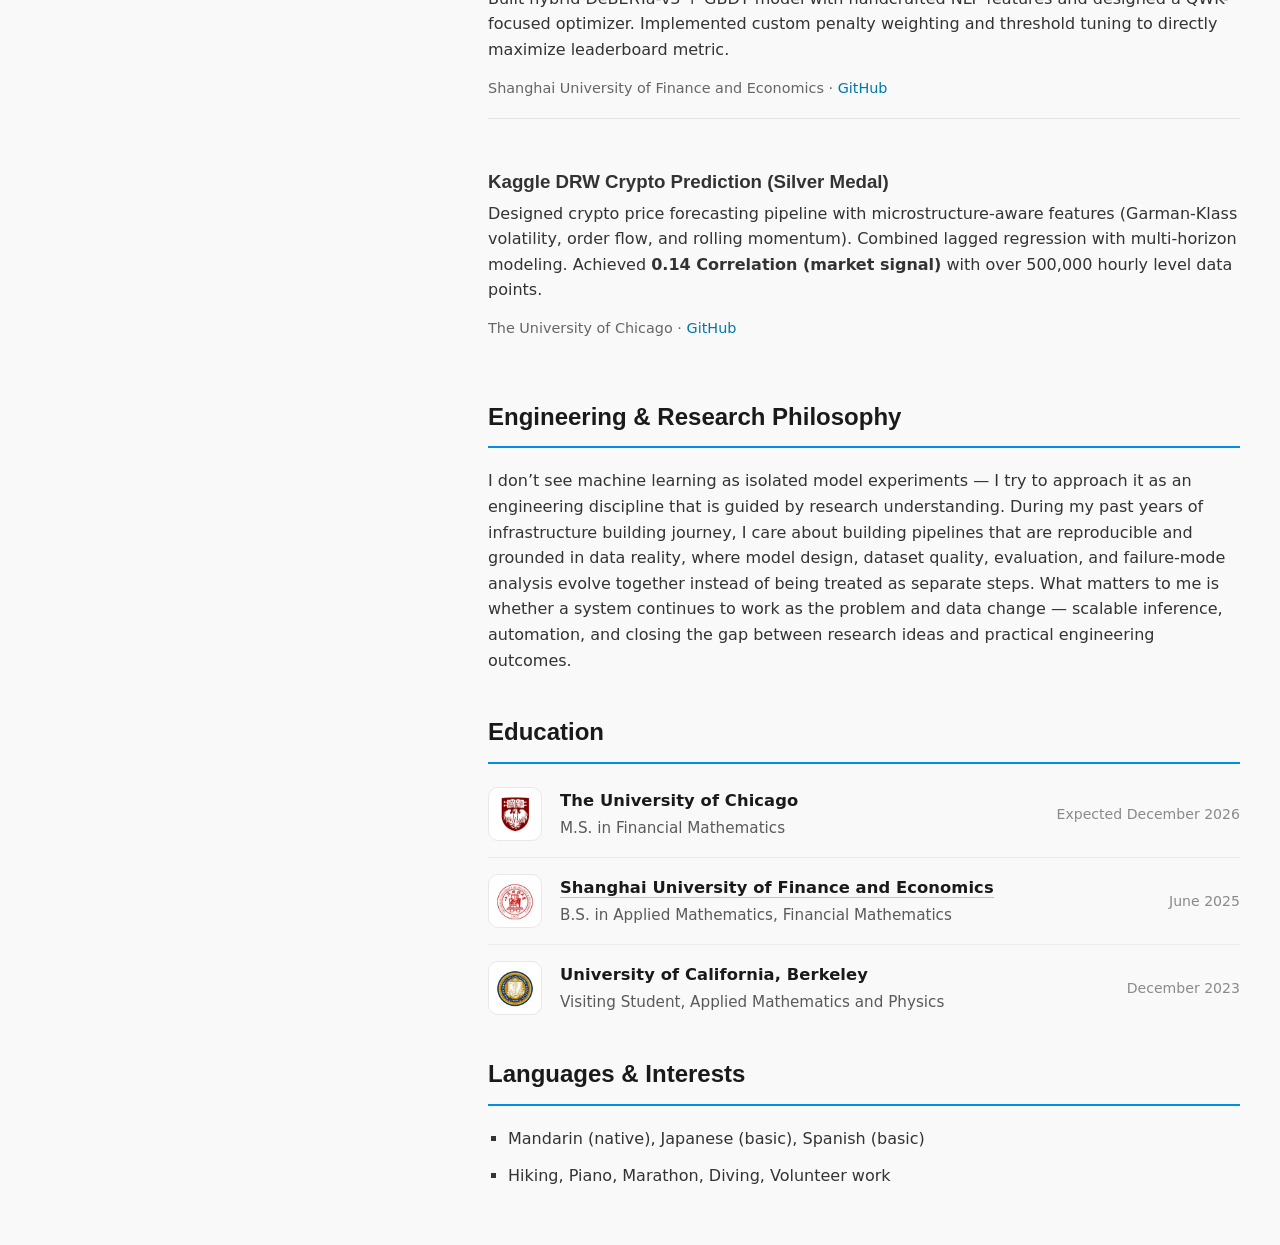
==== commit 48a07edb: "revised layout" ====
--- a/index.html
+++ b/index.html
@@ -7,7 +7,7 @@
   <meta http-equiv="Pragma" content="no-cache">
   <meta http-equiv="Expires" content="0">
   <link href="https://fonts.googleapis.com/css2?family=Inter:wght@300;400;500;600&family=Playfair+Display:wght@600;700&display=swap" rel="stylesheet">
-  <title>Yuting (Lauris) Li - Quantitative Developer, Machine Learning</title>
+  <title>Yuting (Lauris) Li - Quantitative Research Engineer, Machine Learning</title>
   <link rel="icon" type="image/png" href="favicon.png">
   <style>
     html {
@@ -153,6 +153,56 @@
     }
     li {
       margin-bottom: 12px;
+    }
+
+    /* LinkedIn-style same-company role grouping */
+    .exp-company-name {
+      margin-bottom: 12px;
+    }
+    .exp-roles {
+      list-style: none;
+      padding-left: 16px;
+      margin: 0;
+      position: relative;
+    }
+    .exp-roles > li {
+      position: relative;
+      padding-left: 12px;
+      margin-bottom: 8px;
+    }
+    .exp-roles > li:last-child {
+      margin-bottom: 0;
+    }
+    /* Line only between roles; small gap under top dot, ends near bottom dot */
+    .exp-roles > li:not(:last-child)::after {
+      content: "";
+      position: absolute;
+      left: -17.25px;
+      top: calc(0.65em + 9px);
+      bottom: calc(-8px - 0.65em + 3px);
+      width: 1.5px;
+      background: #c8cdd3;
+    }
+    /* Small solid dots on the timeline */
+    .exp-roles > li::before {
+      content: "";
+      position: absolute;
+      left: -20px;
+      top: 0.65em;
+      width: 6px;
+      height: 6px;
+      border-radius: 50%;
+      background: #8a9199;
+      box-sizing: border-box;
+      z-index: 1;
+    }
+    .exp-role-title {
+      font-weight: 600;
+      color: #2f2f2f;
+    }
+    .exp-role-desc {
+      color: #505050;
+      font-size: 0.95em;
     }
     .section {
       margin-bottom: 30px;
@@ -515,6 +565,93 @@
         /* FIX 3: Code blocks are already handled correctly by 'overflow-x: auto' */
         /* No new rules are needed here. */
     }
+
+    /* --- EDUCATION LIST (logo rows) --- */
+    .education-list {
+        list-style: none;
+        padding-left: 0;
+        margin: 0;
+    }
+    .education-list li {
+        display: flex;
+        align-items: center;
+        gap: 18px;
+        padding: 16px 0;
+        margin-bottom: 0;
+        border-bottom: 1px solid #ececec;
+    }
+    .education-list li:last-child {
+        border-bottom: none;
+        padding-bottom: 0;
+    }
+    .education-list li:first-child {
+        padding-top: 4px;
+    }
+    .edu-logo {
+        flex: 0 0 54px;
+        width: 54px;
+        height: 54px;
+        display: flex;
+        align-items: center;
+        justify-content: center;
+        background: #ffffff;
+        border: 1px solid #e8e8e8;
+        border-radius: 10px;
+        padding: 7px;
+        box-sizing: border-box;
+    }
+    .edu-logo img {
+        max-width: 100%;
+        max-height: 100%;
+        object-fit: contain;
+        display: block;
+    }
+    .edu-body {
+        flex: 1 1 auto;
+        min-width: 0;
+    }
+    .edu-school {
+        display: block;
+        font-weight: 600;
+        color: #1a1a1a;
+        font-size: 1.02em;
+        letter-spacing: .1px;
+    }
+    .edu-school a {
+        color: #1a1a1a;
+        text-decoration: none;
+        border-bottom: 1px solid rgba(0,120,171,0.35);
+        transition: color .18s ease, border-color .18s ease;
+    }
+    .edu-school a:hover {
+        color: rgb(0, 120, 171);
+        border-bottom-color: rgb(0, 120, 171);
+        text-decoration: none;
+    }
+    .edu-detail {
+        display: block;
+        color: #5a5a5a;
+        font-size: 0.95em;
+        margin-top: 2px;
+    }
+    .edu-date {
+        flex: 0 0 auto;
+        color: #8a8a8a;
+        font-size: 0.88em;
+        white-space: nowrap;
+        padding-left: 14px;
+    }
+    @media (max-width: 768px) {
+        .education-list li {
+            flex-wrap: wrap;
+        }
+        .edu-date {
+            flex-basis: 100%;
+            padding-left: 70px;
+            margin-top: 4px;
+        }
+    }
+
   </style>
   <link rel="stylesheet" href="details.css">
 </head>
@@ -528,7 +665,7 @@
 
       <h1>Yuting (Lauris) Li</h1>
       <p>
-        <strong>Location:</strong> Chicago, IL, USA<br/>
+        <strong>Location:</strong> Chicago, IL, USA | Hong Kong SAR<br/>
         <strong>Email:</strong> laurisli@uchicago.edu<br/>
         <strong>LinkedIn:</strong> <a href="https://www.linkedin.com/in/yuting-li-4146a4287/" target="_blank">Yuting Li</a><br/>
         <strong>CV:</strong> <a href="Yuting_CV.pdf" target="_blank">View</a>, <a href="Yuting_CV.pdf" download>Download</a>
@@ -537,7 +674,7 @@
       <div class="section">
         <h2>About Me</h2>
         <p>
-          <a href="https://finmath.uchicago.edu/about/" target="_blank" rel="noopener noreferrer" style="text-decoration: underline;">MS Financial Mathematics</a> candidate in the Financial Computing Concentration at the University of Chicago, with a focus on systematic trading, machine learning, and buy-side research infrastructure. Experienced in building scalable pipelines for financial data extraction, signal generation, model evaluation, and backtesting, with applications across alpha research, macro markets, and risk-aware trading workflows.
+          <a href="https://finmath.uchicago.edu/about/" target="_blank" rel="noopener noreferrer" style="text-decoration: underline;">MS Financial Mathematics</a> candidate in the Financial Computing Concentration at the University of Chicago, with a focus on systematic trading, machine learning, and research infrastructure. Experienced in building scalable pipelines for financial data extraction, signal generation, model evaluation, and backtesting, with applications across alpha research, macro markets, and risk-aware trading workflows.
 
         </p>
       </div>
@@ -550,7 +687,7 @@
             <h2>Technical Skills</h2>
             <ul>
               <li><strong>Programming:</strong> Python OOP, C++ OOP, AWS, PostgreSQL, MATLAB, Linux, Slurm, LaTeX, Stata, R Studio</li>
-              <li><strong>Topics:</strong> Research Platform Architecture, Machine Learning Infrastructure, Deep Learning, Credit & Derivatives Markets, Statistical Modeling & Econometrics, Time-Series Modeling</li>
+              <li><strong>Topics:</strong> Research Technology, Machine Learning Infrastructure, AI Infrastructure, Quantitative Research, Statistics & Econometrics</li>
               <li><strong>Focus:</strong> AI & ML Infrastructure, High-Performance Systems, Evaluation Benchmarks</li>
             </ul>
         </div>
@@ -558,10 +695,28 @@
         <div class="section">
             <h2>Professional Experience</h2>
             <ul>
-              <li><strong>Qube Research & Technologies(QRT), Quantitative Technologist Intern</strong> – AI Engineering Track at systematic macro team (2026 summer).</li>
-              <li><strong>Neuberger Berman, Quantitative Researcher - University of Chicago Project Lab</strong> – Developed systematic machine-learning and regression models to assess global bond-market relative value and built automated Linux-based pipelines for macro and real-time bond data analysis.</li>
+              <li class="exp-company">
+                <div class="exp-company-name"><strong>Qube Research & Technologies (QRT)</strong></div>
+                <ul class="exp-roles">
+                  <li>
+                    <div class="exp-role-title">Quantitative Technologist</div>
+                    <div class="exp-role-desc">Applied AI Research Engineer at Systematic Macro Team.</div>
+                  </li>
+                  <li>
+                    <div class="exp-role-title">Intern, Quantitative Technology</div>
+                    <div class="exp-role-desc">AI Engineering Track at Systematic Macro Team (2026 summer).</div>
+                  </li>
+                </ul>
+              </li>
+              <li>
+                <div class="exp-role-title">Neuberger Berman, Quantitative Researcher - University of Chicago Project Lab</div>
+                <div class="exp-role-desc">Developed systematic machine-learning and regression models to assess global bond-market relative value and built automated Linux-based pipelines for macro and real-time bond data analysis.</div>
+              </li>
               <!-- <li><strong>Huatai-PineBridge Fund, Quantitative Researcher Intern</strong> – Government Bond Futures Strategy. (Detailes NDA). </li> -->
-              <li><strong>Guotai Haitong (Jun'an) Securities, Quantitative Researcher Intern</strong> – Designed and backtested 3 factor-based alpha strategies on treasury bond futures, each with Sharpe ratio > 2.0. Built cluster-enhanced residual regression models to forecast fund duration, improving accuracy by 18%. Authored fixed-income hedge report reducing strategy drawdown by 8% (Q4 2022–Q1 2024).</li>
+              <li>
+                <div class="exp-role-title">Guotai Haitong (Jun'an) Securities, Quantitative Researcher Intern</div>
+                <div class="exp-role-desc">Designed and backtested 3 factor-based alpha strategies on treasury bond futures, each with Sharpe ratio > 2.0. Built cluster-enhanced residual regression models to forecast fund duration, improving accuracy by 18%. Authored fixed-income hedge report reducing strategy drawdown by 8% (Q4 2022–Q1 2024).</div>
+              </li>
             </ul>
         </div>
 
@@ -822,10 +977,31 @@
 
         <div class="section">
             <h2>Education</h2>
-            <ul>
-              <li><strong>The University of Chicago</strong> – M.S. in Financial Mathematics, Expected December 2026</li>
-              <li><strong>Shanghai University of Finance and Economics</strong> – Bachelor's Degree, Finance and Applied Mathematics (Double Major), June 2025</li>
-              <li><strong>University of California, Berkeley</strong> – Visiting Student in Department of Mathematics, December 2023</li>
+            <ul class="education-list">
+              <li>
+                <span class="edu-logo"><img src="legacy/uchicago_logo.png" alt="The University of Chicago logo"/></span>
+                <span class="edu-body">
+                  <span class="edu-school">The University of Chicago</span>
+                  <span class="edu-detail">M.S. in Financial Mathematics</span>
+                </span>
+                <span class="edu-date">Expected December 2026</span>
+              </li>
+              <li>
+                <span class="edu-logo"><img src="legacy/sufe_logo.png" alt="Shanghai University of Finance and Economics logo"/></span>
+                <span class="edu-body">
+                  <span class="edu-school"><a href="https://english.sufe.edu.cn/Introduction/list.htm" target="_blank" rel="noopener noreferrer">Shanghai University of Finance and Economics</a></span>
+                  <span class="edu-detail">B.S. in Applied Mathematics, Financial Mathematics</span>
+                </span>
+                <span class="edu-date">June 2025</span>
+              </li>
+              <li>
+                <span class="edu-logo"><img src="legacy/ucberkeley_logo.png" alt="University of California, Berkeley logo"/></span>
+                <span class="edu-body">
+                  <span class="edu-school">University of California, Berkeley</span>
+                  <span class="edu-detail">Visiting Student, Applied Mathematics and Physics</span>
+                </span>
+                <span class="edu-date">December 2023</span>
+              </li>
             </ul>
         </div>
         
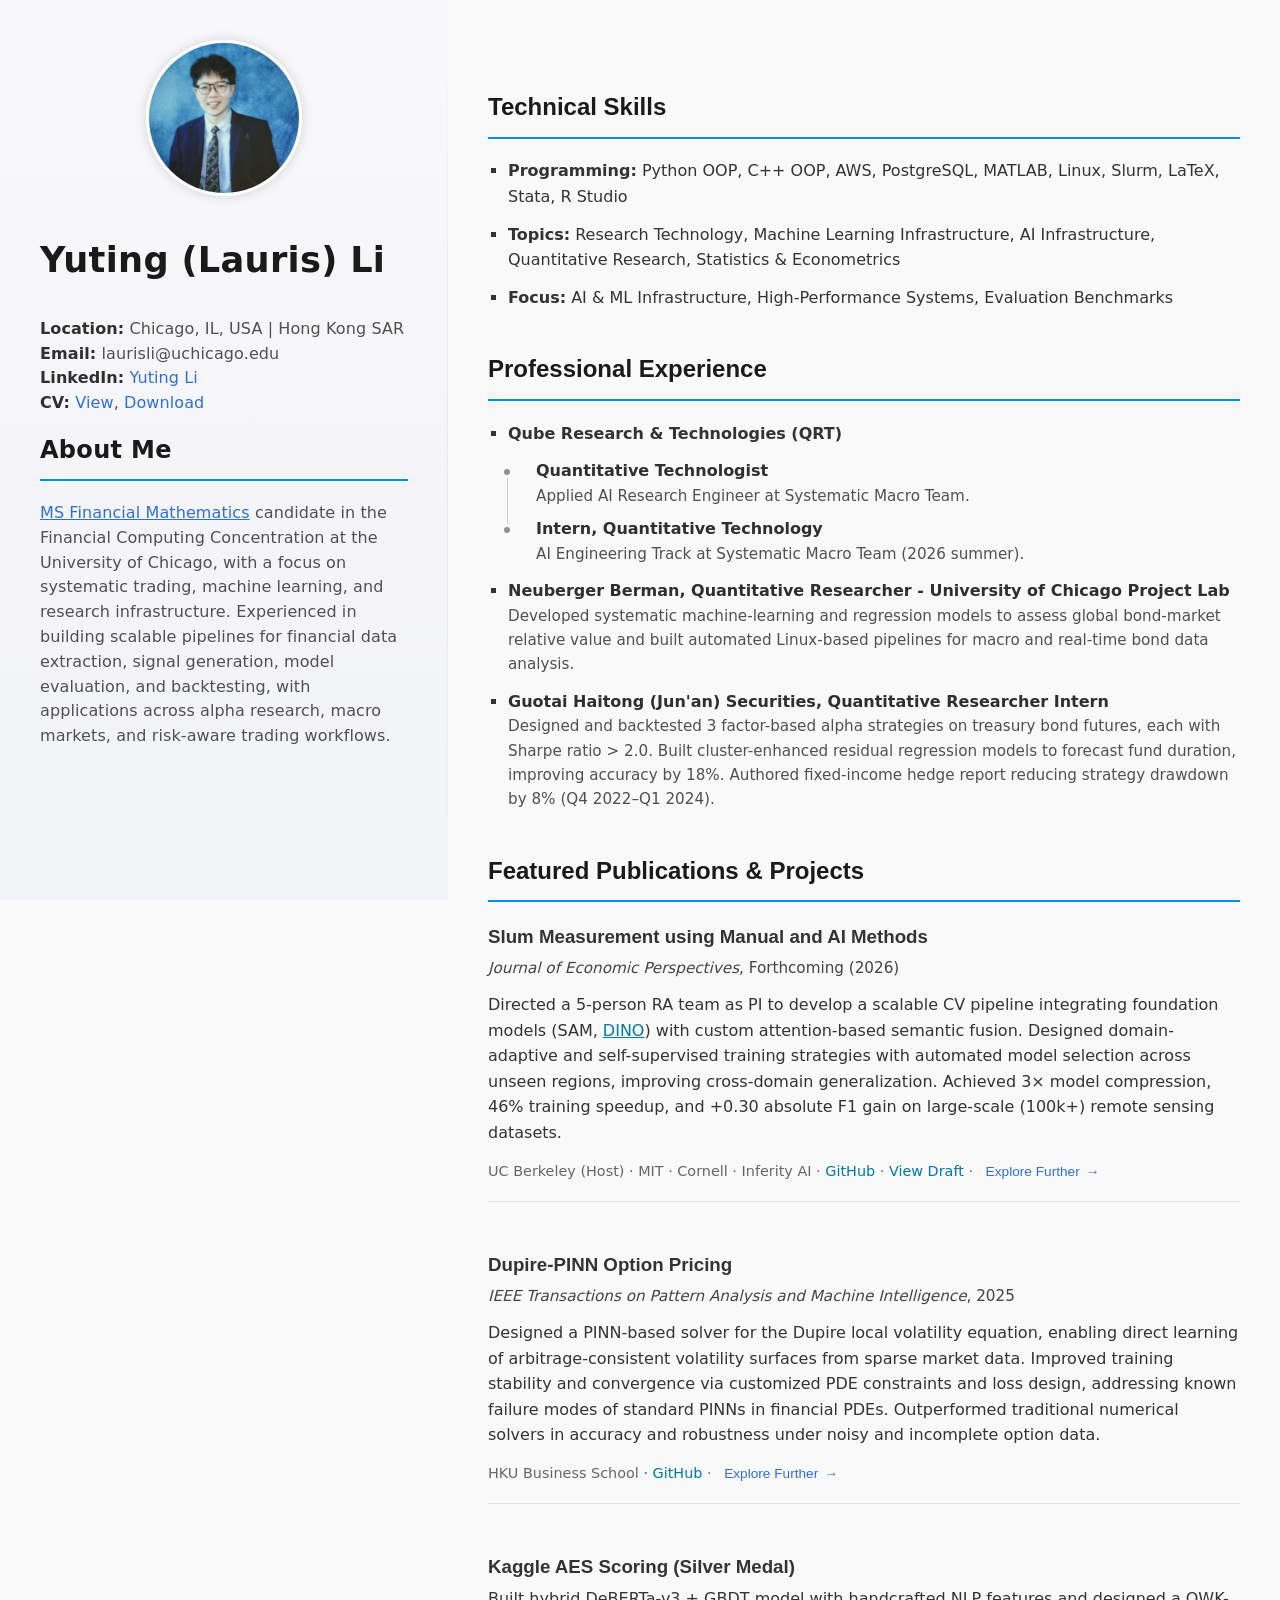
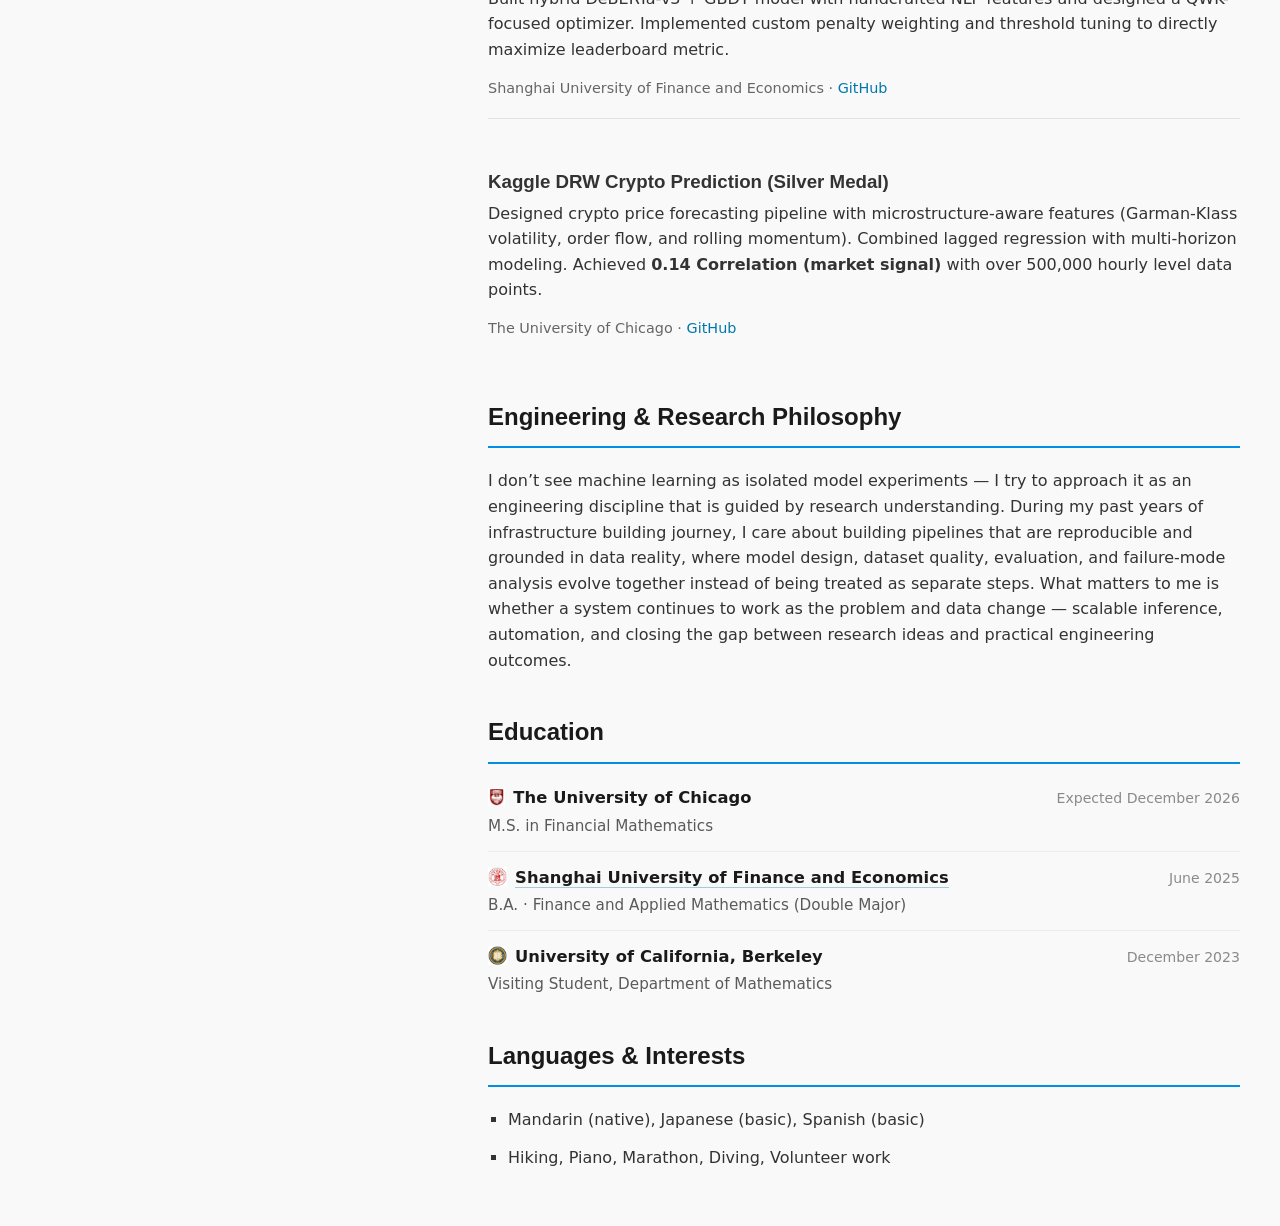
==== commit afa3562b: "revised layout-compatible logos" ====
--- a/index.html
+++ b/index.html
@@ -6,12 +6,14 @@
   <meta http-equiv="Cache-Control" content="no-cache, no-store, must-revalidate">
   <meta http-equiv="Pragma" content="no-cache">
   <meta http-equiv="Expires" content="0">
+  <meta name="theme-color" content="#f9f9f9">
   <link href="https://fonts.googleapis.com/css2?family=Inter:wght@300;400;500;600&family=Playfair+Display:wght@600;700&display=swap" rel="stylesheet">
   <title>Yuting (Lauris) Li - Quantitative Research Engineer, Machine Learning</title>
   <link rel="icon" type="image/png" href="favicon.png">
   <style>
     html {
         scroll-behavior: smooth;
+        background-color: #f9f9f9;
     }
     body {
     font-family: -apple-system, system-ui, BlinkMacSystemFont,
@@ -498,7 +500,13 @@
             width: 100%;
             height: auto;
             border-right: none;
-            border-bottom: 2px solid #008fe2;
+            border-bottom: 1px solid #e6e6e9;
+            /* match the page background so the stacked layout reads as one column */
+            background: #f9f9f9;
+            background-color: #f9f9f9;
+        }
+        .left-panel::after {
+            display: none;
         }
         .right-panel {
             margin-left: 0;
@@ -566,7 +574,7 @@
         /* No new rules are needed here. */
     }
 
-    /* --- EDUCATION LIST (logo rows) --- */
+    /* --- EDUCATION LIST --- */
     .education-list {
         list-style: none;
         padding-left: 0;
@@ -574,9 +582,9 @@
     }
     .education-list li {
         display: flex;
-        align-items: center;
-        gap: 18px;
-        padding: 16px 0;
+        align-items: baseline;
+        gap: 16px;
+        padding: 13px 0;
         margin-bottom: 0;
         border-bottom: 1px solid #ececec;
     }
@@ -585,26 +593,7 @@
         padding-bottom: 0;
     }
     .education-list li:first-child {
-        padding-top: 4px;
-    }
-    .edu-logo {
-        flex: 0 0 54px;
-        width: 54px;
-        height: 54px;
-        display: flex;
-        align-items: center;
-        justify-content: center;
-        background: #ffffff;
-        border: 1px solid #e8e8e8;
-        border-radius: 10px;
-        padding: 7px;
-        box-sizing: border-box;
-    }
-    .edu-logo img {
-        max-width: 100%;
-        max-height: 100%;
-        object-fit: contain;
-        display: block;
+        padding-top: 2px;
     }
     .edu-body {
         flex: 1 1 auto;
@@ -617,6 +606,12 @@
         font-size: 1.02em;
         letter-spacing: .1px;
     }
+    .edu-logo {
+        height: 1.15em;
+        width: auto;
+        vertical-align: -0.18em;
+        margin-right: 8px;
+    }
     .edu-school a {
         color: #1a1a1a;
         text-decoration: none;
@@ -644,10 +639,11 @@
     @media (max-width: 768px) {
         .education-list li {
             flex-wrap: wrap;
+            gap: 0;
         }
         .edu-date {
             flex-basis: 100%;
-            padding-left: 70px;
+            padding-left: 0;
             margin-top: 4px;
         }
     }
@@ -979,26 +975,23 @@
             <h2>Education</h2>
             <ul class="education-list">
               <li>
-                <span class="edu-logo"><img src="legacy/uchicago_logo.png" alt="The University of Chicago logo"/></span>
                 <span class="edu-body">
-                  <span class="edu-school">The University of Chicago</span>
+                  <span class="edu-school"><img class="edu-logo" src="legacy/uchicago_logo.png" alt="University of Chicago logo"/>The University of Chicago</span>
                   <span class="edu-detail">M.S. in Financial Mathematics</span>
                 </span>
                 <span class="edu-date">Expected December 2026</span>
               </li>
               <li>
-                <span class="edu-logo"><img src="legacy/sufe_logo.png" alt="Shanghai University of Finance and Economics logo"/></span>
                 <span class="edu-body">
-                  <span class="edu-school"><a href="https://english.sufe.edu.cn/Introduction/list.htm" target="_blank" rel="noopener noreferrer">Shanghai University of Finance and Economics</a></span>
-                  <span class="edu-detail">B.S. in Applied Mathematics, Financial Mathematics</span>
+                  <span class="edu-school"><img class="edu-logo" src="legacy/sufe_logo.png" alt="Shanghai University of Finance and Economics logo"/><a href="https://english.sufe.edu.cn/Introduction/list.htm" target="_blank" rel="noopener noreferrer">Shanghai University of Finance and Economics</a></span>
+                  <span class="edu-detail">B.A. &middot; Finance and Applied Mathematics (Double Major)</span>
                 </span>
                 <span class="edu-date">June 2025</span>
               </li>
               <li>
-                <span class="edu-logo"><img src="legacy/ucberkeley_logo.png" alt="University of California, Berkeley logo"/></span>
                 <span class="edu-body">
-                  <span class="edu-school">University of California, Berkeley</span>
-                  <span class="edu-detail">Visiting Student, Applied Mathematics and Physics</span>
+                  <span class="edu-school"><img class="edu-logo" src="legacy/ucberkeley_logo.png" alt="UC Berkeley logo"/>University of California, Berkeley</span>
+                  <span class="edu-detail">Visiting Student, Department of Mathematics</span>
                 </span>
                 <span class="edu-date">December 2023</span>
               </li>
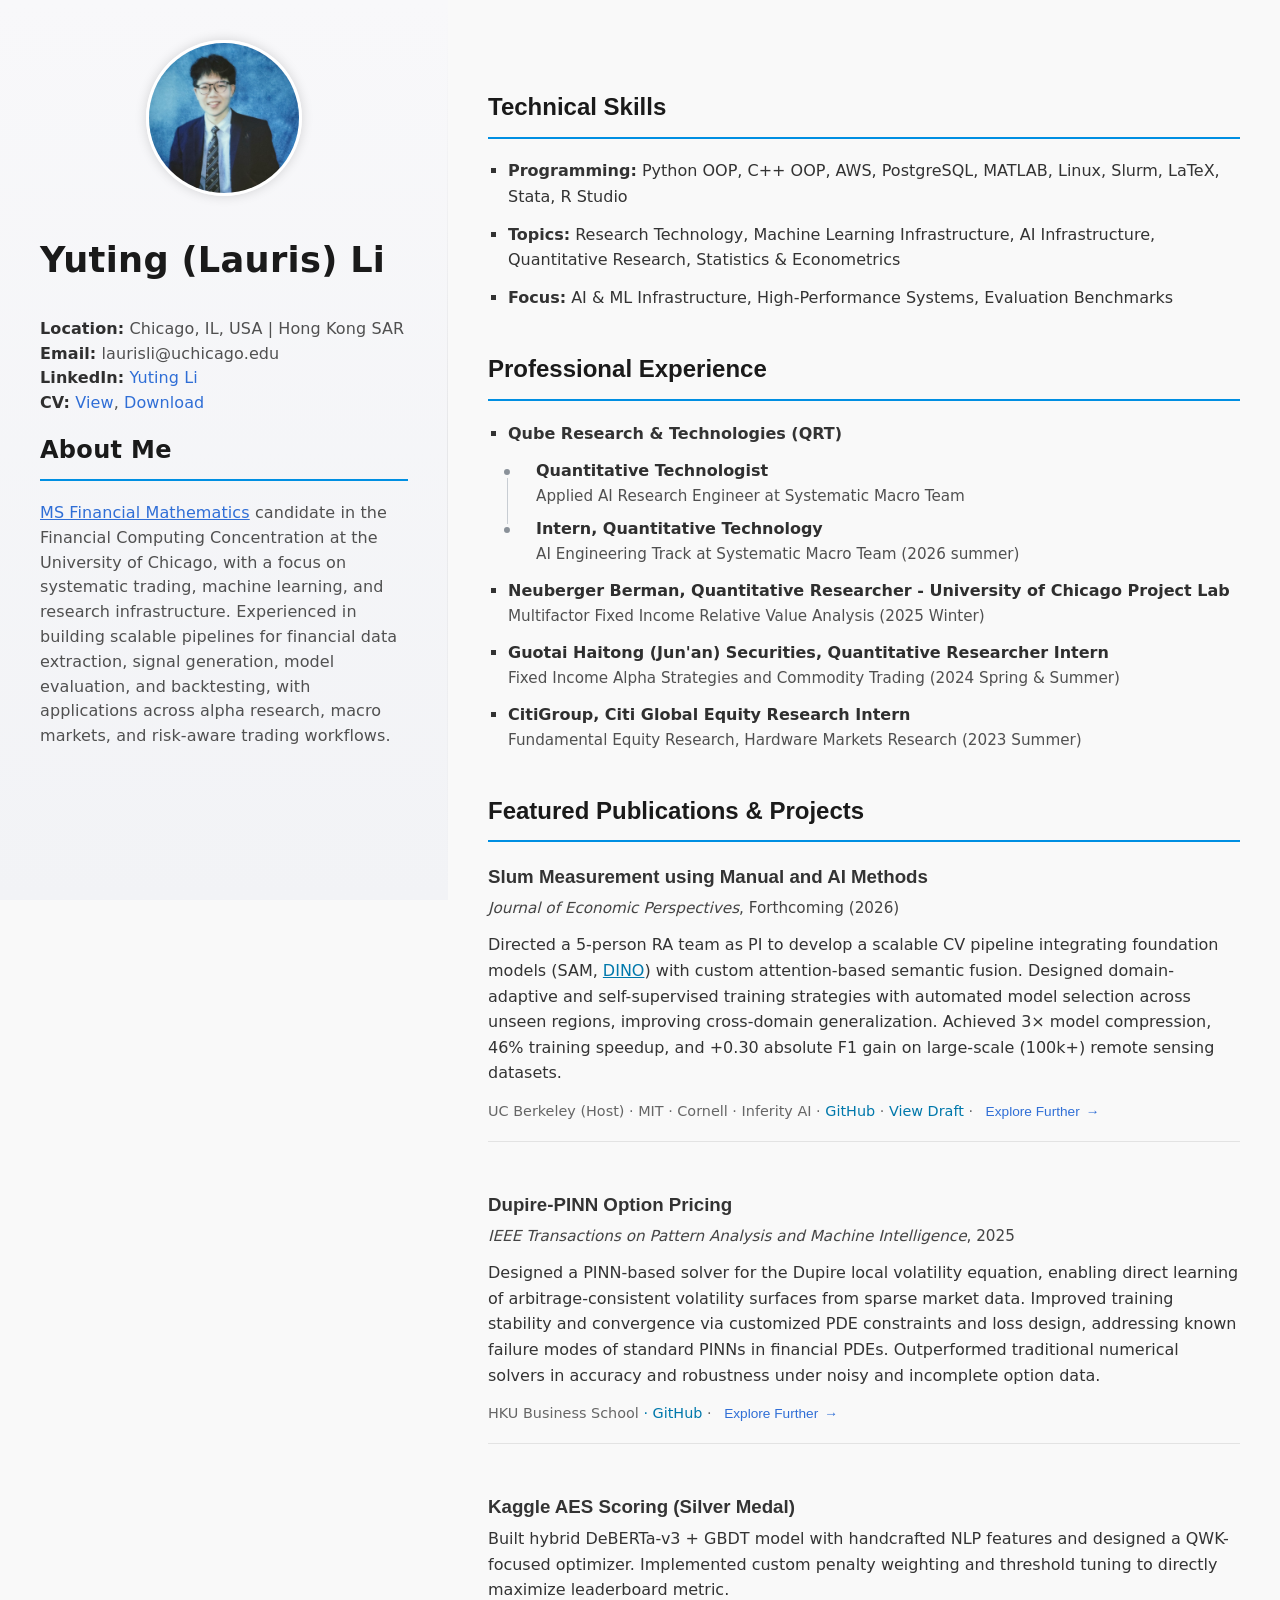
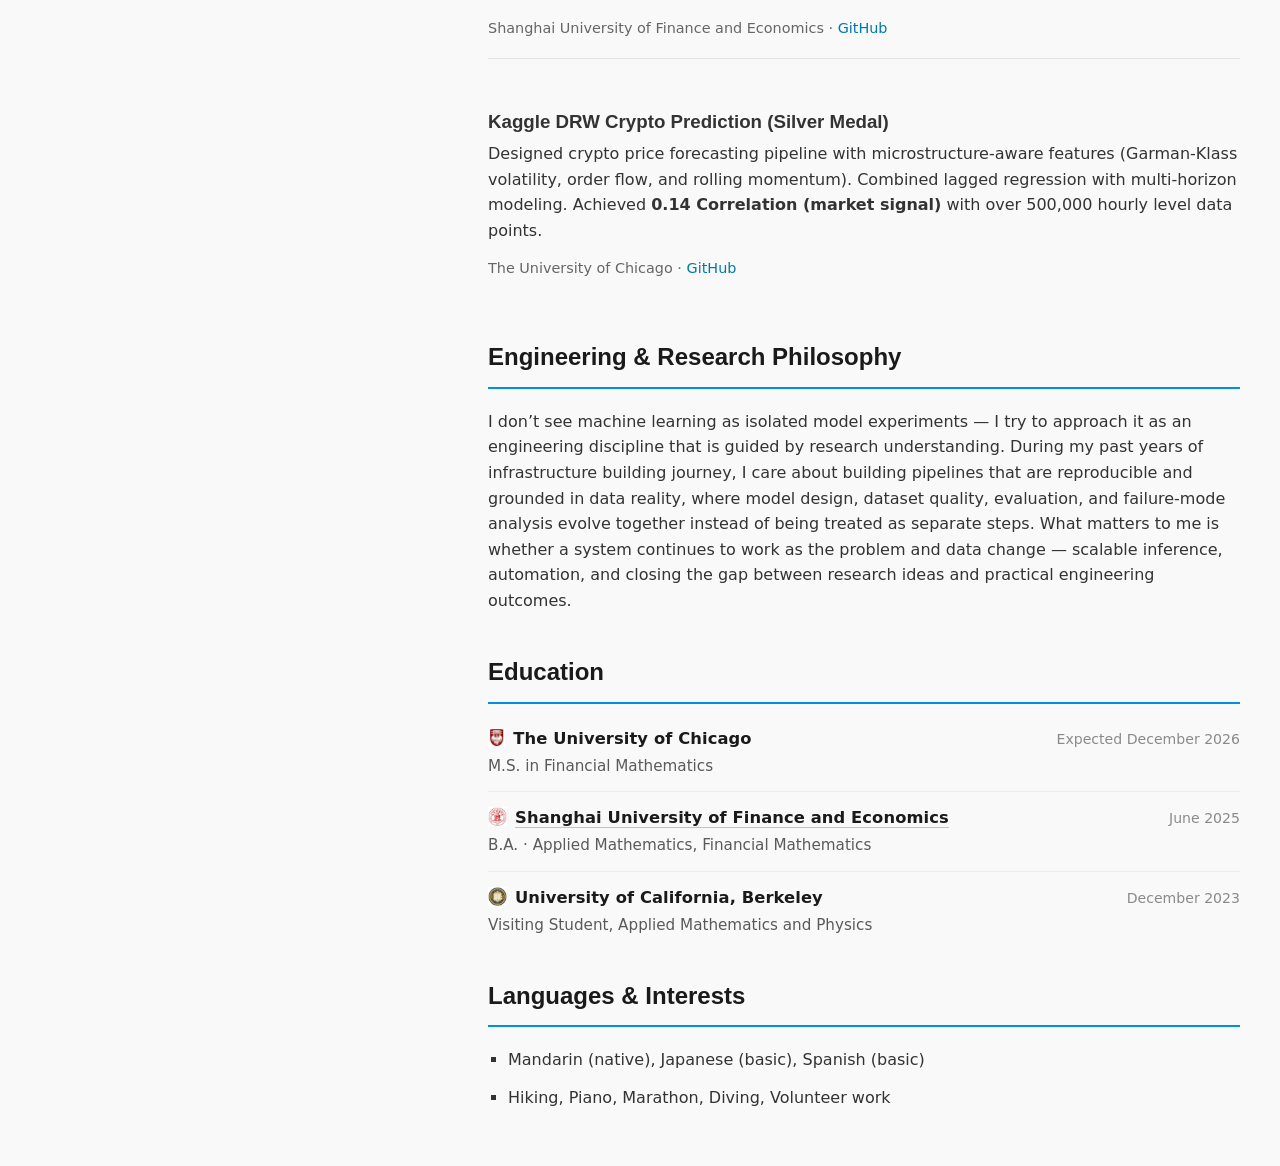
==== commit 83862981: "revised layout, concise employment" ====
--- a/index.html
+++ b/index.html
@@ -696,22 +696,26 @@
                 <ul class="exp-roles">
                   <li>
                     <div class="exp-role-title">Quantitative Technologist</div>
-                    <div class="exp-role-desc">Applied AI Research Engineer at Systematic Macro Team.</div>
+                    <div class="exp-role-desc">Applied AI Research Engineer at Systematic Macro Team</div>
                   </li>
                   <li>
                     <div class="exp-role-title">Intern, Quantitative Technology</div>
-                    <div class="exp-role-desc">AI Engineering Track at Systematic Macro Team (2026 summer).</div>
+                    <div class="exp-role-desc">AI Engineering Track at Systematic Macro Team (2026 summer)</div>
                   </li>
                 </ul>
               </li>
               <li>
                 <div class="exp-role-title">Neuberger Berman, Quantitative Researcher - University of Chicago Project Lab</div>
-                <div class="exp-role-desc">Developed systematic machine-learning and regression models to assess global bond-market relative value and built automated Linux-based pipelines for macro and real-time bond data analysis.</div>
+                <div class="exp-role-desc">Multifactor Fixed Income Relative Value Analysis (2025 Winter) </div>
               </li>
               <!-- <li><strong>Huatai-PineBridge Fund, Quantitative Researcher Intern</strong> – Government Bond Futures Strategy. (Detailes NDA). </li> -->
               <li>
                 <div class="exp-role-title">Guotai Haitong (Jun'an) Securities, Quantitative Researcher Intern</div>
-                <div class="exp-role-desc">Designed and backtested 3 factor-based alpha strategies on treasury bond futures, each with Sharpe ratio > 2.0. Built cluster-enhanced residual regression models to forecast fund duration, improving accuracy by 18%. Authored fixed-income hedge report reducing strategy drawdown by 8% (Q4 2022–Q1 2024).</div>
+                <div class="exp-role-desc">Fixed Income Alpha Strategies and Commodity Trading (2024 Spring & Summer)</div>
+              </li>
+              <li>
+                <div class="exp-role-title">CitiGroup, Citi Global Equity Research Intern</div>
+                <div class="exp-role-desc">Fundamental Equity Research, Hardware Markets Research (2023 Summer)</div>
               </li>
             </ul>
         </div>
@@ -984,14 +988,14 @@
               <li>
                 <span class="edu-body">
                   <span class="edu-school"><img class="edu-logo" src="legacy/sufe_logo.png" alt="Shanghai University of Finance and Economics logo"/><a href="https://english.sufe.edu.cn/Introduction/list.htm" target="_blank" rel="noopener noreferrer">Shanghai University of Finance and Economics</a></span>
-                  <span class="edu-detail">B.A. &middot; Finance and Applied Mathematics (Double Major)</span>
+                  <span class="edu-detail">B.A. &middot; Applied Mathematics, Financial Mathematics</span>
                 </span>
                 <span class="edu-date">June 2025</span>
               </li>
               <li>
                 <span class="edu-body">
                   <span class="edu-school"><img class="edu-logo" src="legacy/ucberkeley_logo.png" alt="UC Berkeley logo"/>University of California, Berkeley</span>
-                  <span class="edu-detail">Visiting Student, Department of Mathematics</span>
+                  <span class="edu-detail">Visiting Student, Applied Mathematics and Physics</span>
                 </span>
                 <span class="edu-date">December 2023</span>
               </li>
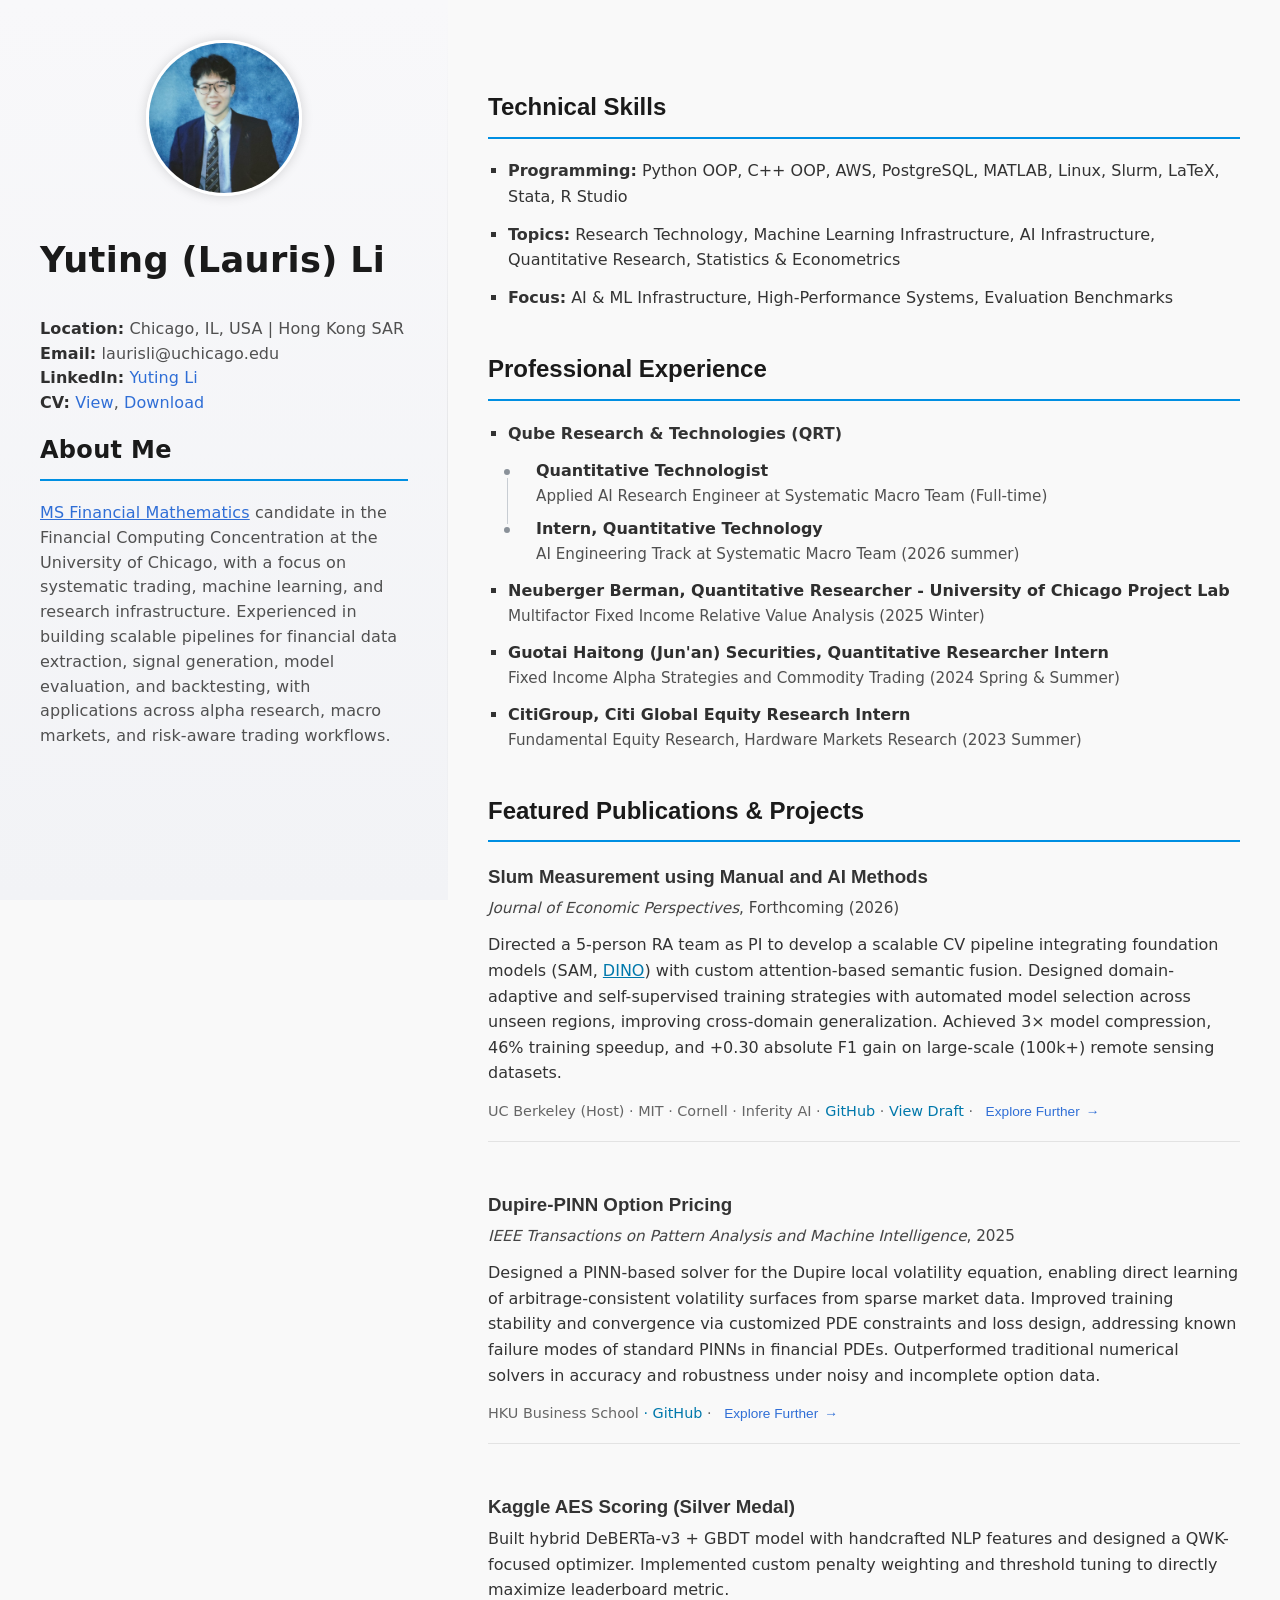
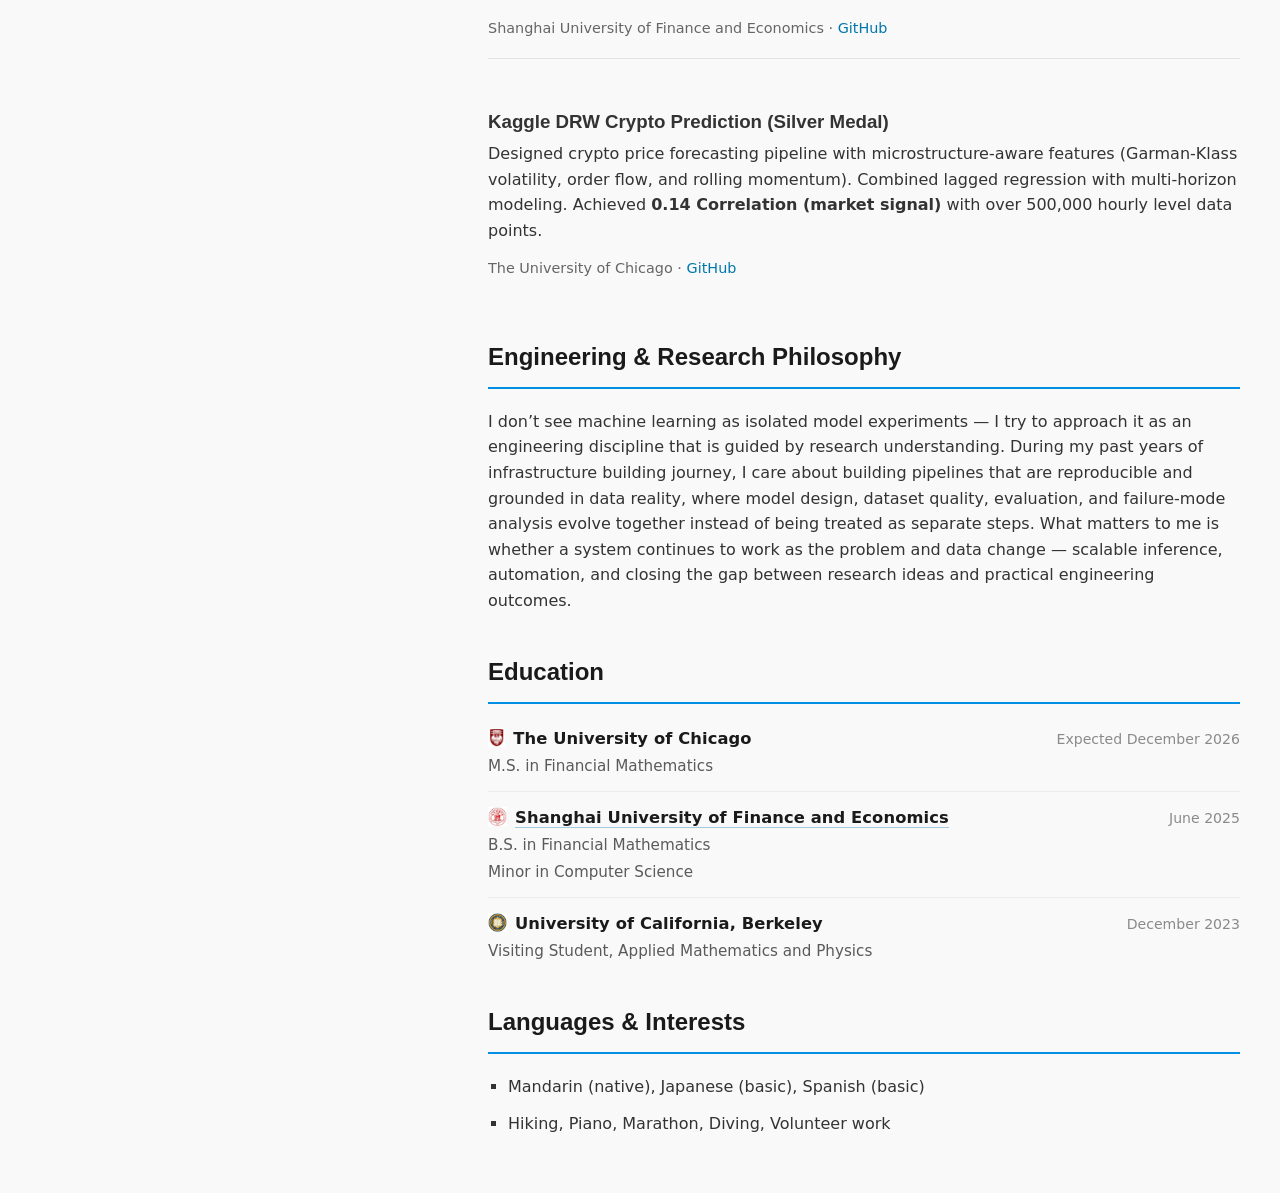
==== commit 50242489: "revised layout, 4th time" ====
--- a/index.html
+++ b/index.html
@@ -696,7 +696,7 @@
                 <ul class="exp-roles">
                   <li>
                     <div class="exp-role-title">Quantitative Technologist</div>
-                    <div class="exp-role-desc">Applied AI Research Engineer at Systematic Macro Team</div>
+                    <div class="exp-role-desc">Applied AI Research Engineer at Systematic Macro Team (Full-time)</div>
                   </li>
                   <li>
                     <div class="exp-role-title">Intern, Quantitative Technology</div>
@@ -988,7 +988,8 @@
               <li>
                 <span class="edu-body">
                   <span class="edu-school"><img class="edu-logo" src="legacy/sufe_logo.png" alt="Shanghai University of Finance and Economics logo"/><a href="https://english.sufe.edu.cn/Introduction/list.htm" target="_blank" rel="noopener noreferrer">Shanghai University of Finance and Economics</a></span>
-                  <span class="edu-detail">B.A. &middot; Applied Mathematics, Financial Mathematics</span>
+                  <span class="edu-detail">B.S. in Financial Mathematics</span>
+                  <span class="edu-detail">Minor in Computer Science</span>
                 </span>
                 <span class="edu-date">June 2025</span>
               </li>
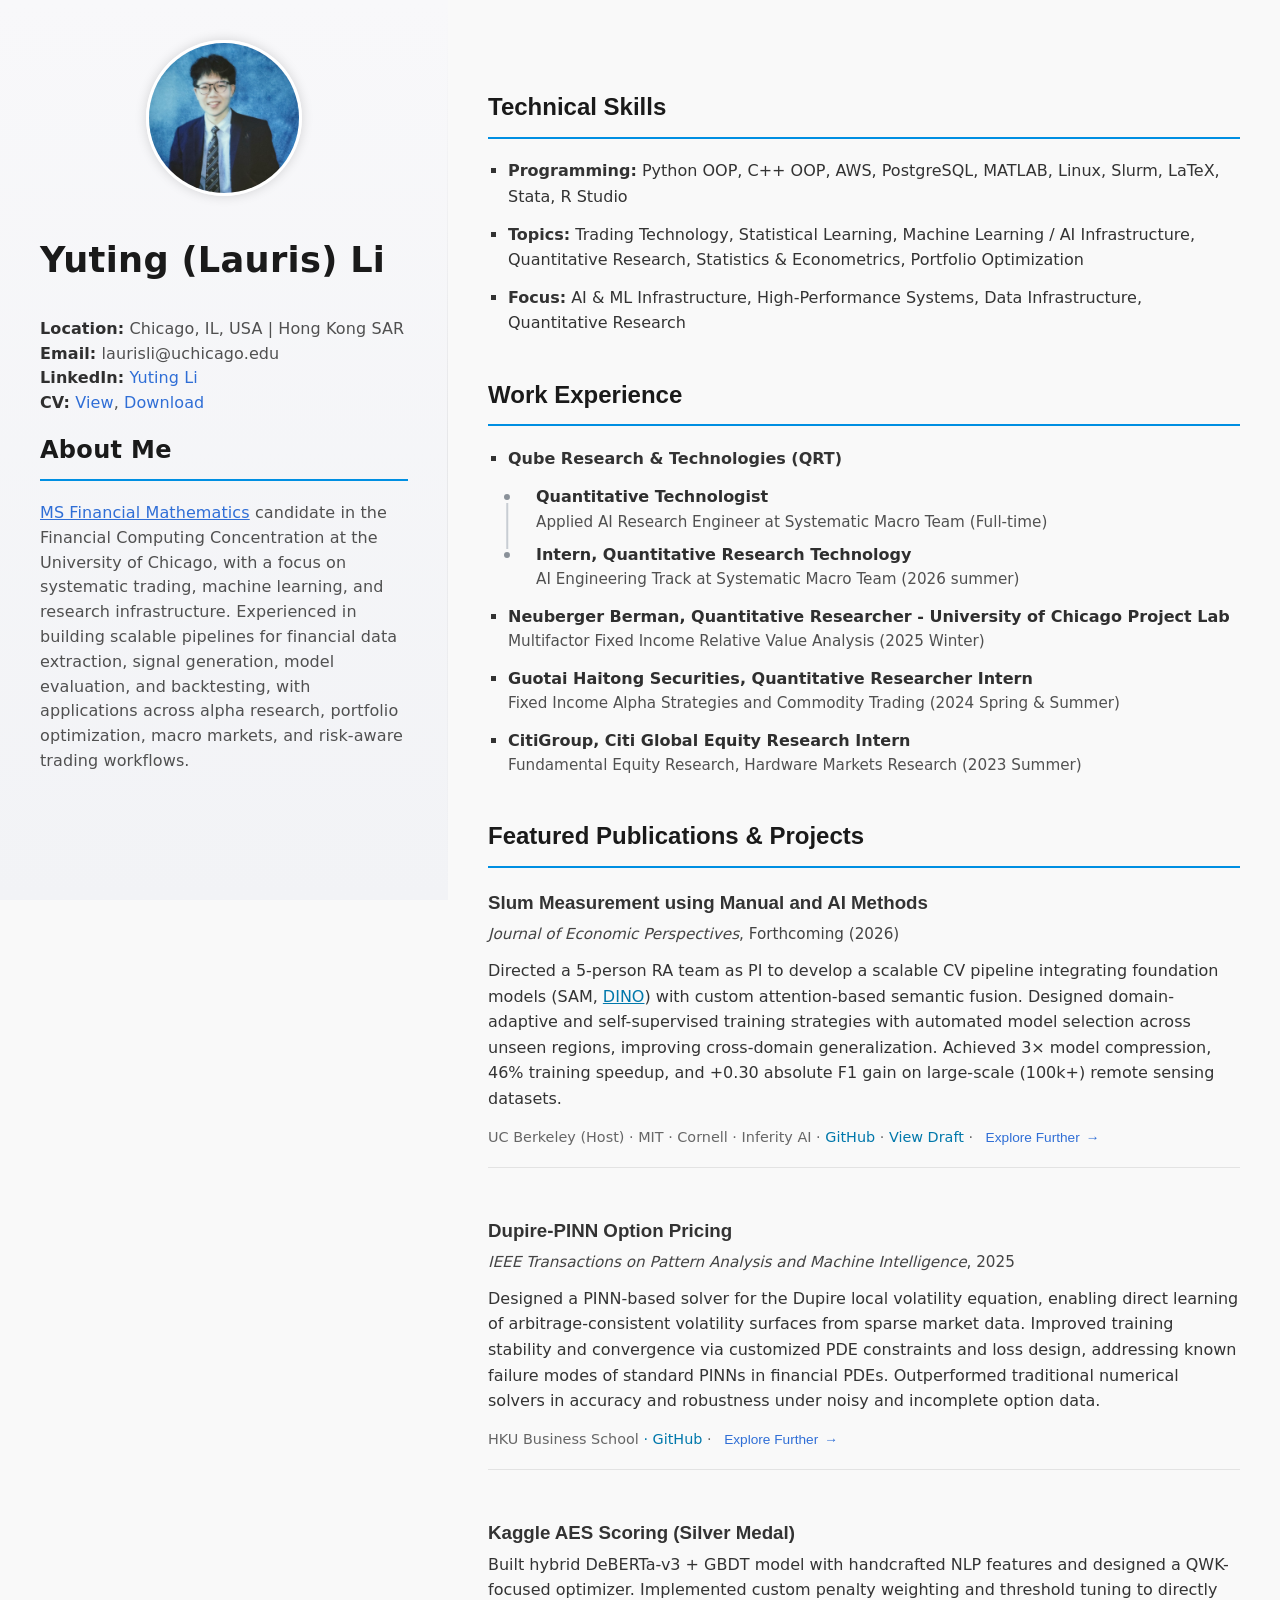
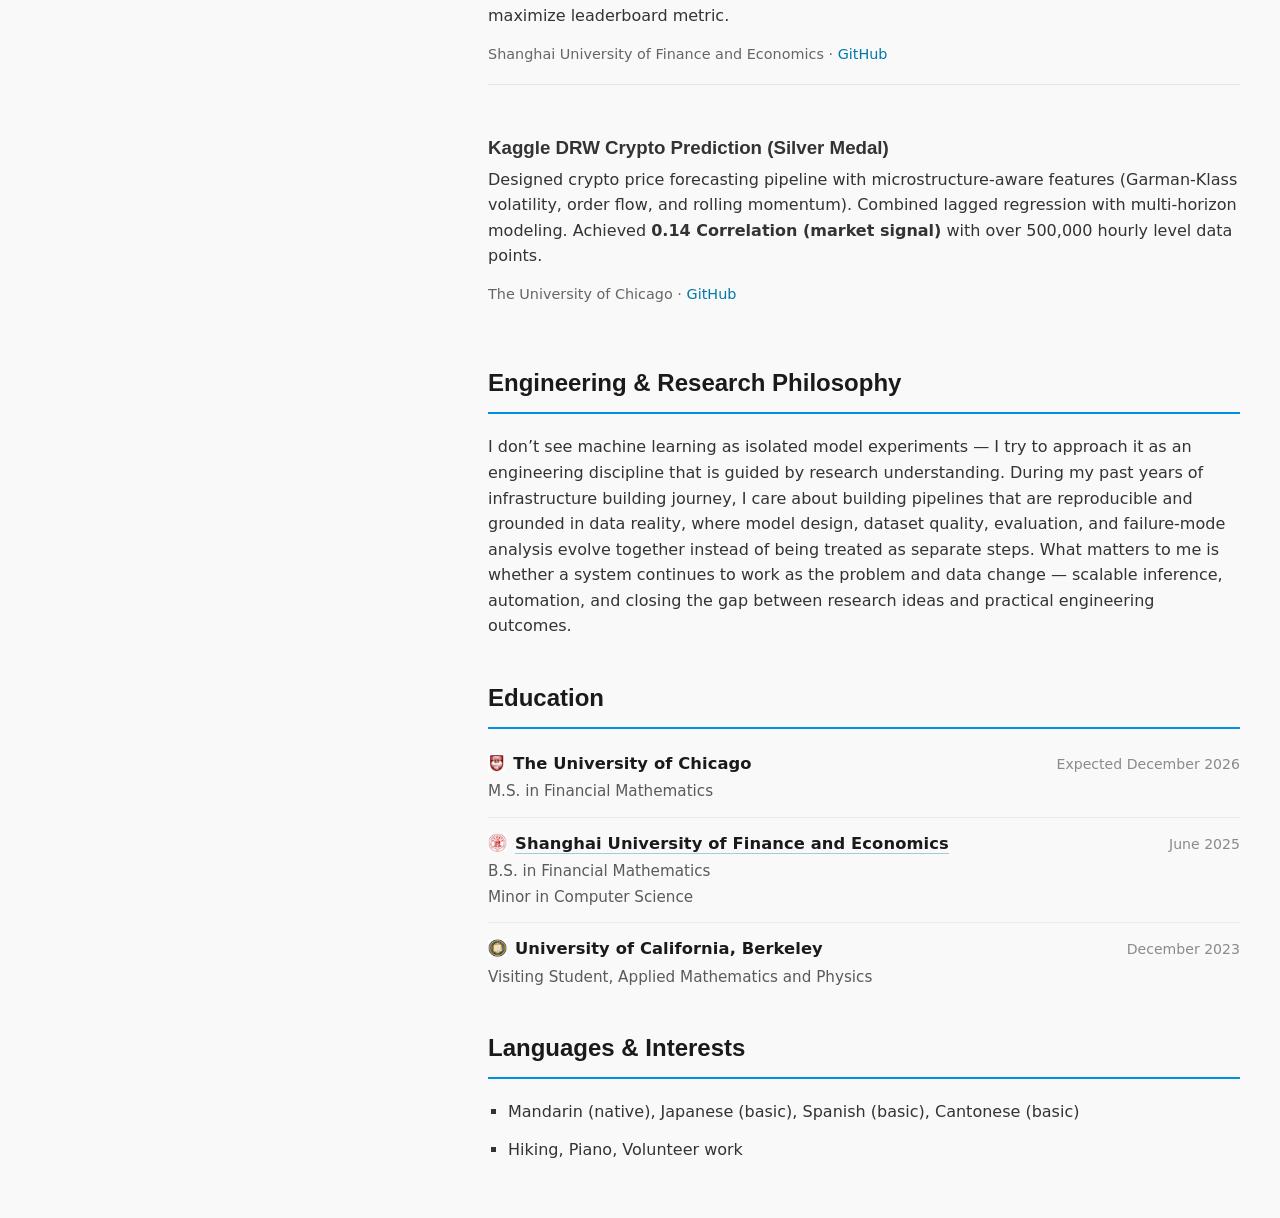
==== commit 21520102: "revised layout-5" ====
--- a/index.html
+++ b/index.html
@@ -179,7 +179,9 @@
     .exp-roles > li:not(:last-child)::after {
       content: "";
       position: absolute;
-      left: -17.25px;
+      /* Circle center = -20 + 6/2; translateX centers the stroke on that axis */
+      left: calc(-20px + 6px / 2);
+      transform: translateX(-50%);
       top: calc(0.65em + 9px);
       bottom: calc(-8px - 0.65em + 3px);
       width: 1.5px;
@@ -670,7 +672,7 @@
       <div class="section">
         <h2>About Me</h2>
         <p>
-          <a href="https://finmath.uchicago.edu/about/" target="_blank" rel="noopener noreferrer" style="text-decoration: underline;">MS Financial Mathematics</a> candidate in the Financial Computing Concentration at the University of Chicago, with a focus on systematic trading, machine learning, and research infrastructure. Experienced in building scalable pipelines for financial data extraction, signal generation, model evaluation, and backtesting, with applications across alpha research, macro markets, and risk-aware trading workflows.
+          <a href="https://finmath.uchicago.edu/about/" target="_blank" rel="noopener noreferrer" style="text-decoration: underline;">MS Financial Mathematics</a> candidate in the Financial Computing Concentration at the University of Chicago, with a focus on systematic trading, machine learning, and research infrastructure. Experienced in building scalable pipelines for financial data extraction, signal generation, model evaluation, and backtesting, with applications across alpha research, portfolio optimization, macro markets, and risk-aware trading workflows.
 
         </p>
       </div>
@@ -683,13 +685,13 @@
             <h2>Technical Skills</h2>
             <ul>
               <li><strong>Programming:</strong> Python OOP, C++ OOP, AWS, PostgreSQL, MATLAB, Linux, Slurm, LaTeX, Stata, R Studio</li>
-              <li><strong>Topics:</strong> Research Technology, Machine Learning Infrastructure, AI Infrastructure, Quantitative Research, Statistics & Econometrics</li>
-              <li><strong>Focus:</strong> AI & ML Infrastructure, High-Performance Systems, Evaluation Benchmarks</li>
+              <li><strong>Topics:</strong> Trading Technology, Statistical Learning, Machine Learning / AI Infrastructure, Quantitative Research, Statistics & Econometrics, Portfolio Optimization</li>
+              <li><strong>Focus:</strong> AI & ML Infrastructure, High-Performance Systems, Data Infrastructure, Quantitative Research</li>
             </ul>
         </div>
 
         <div class="section">
-            <h2>Professional Experience</h2>
+            <h2>Work Experience</h2>
             <ul>
               <li class="exp-company">
                 <div class="exp-company-name"><strong>Qube Research & Technologies (QRT)</strong></div>
@@ -699,7 +701,7 @@
                     <div class="exp-role-desc">Applied AI Research Engineer at Systematic Macro Team (Full-time)</div>
                   </li>
                   <li>
-                    <div class="exp-role-title">Intern, Quantitative Technology</div>
+                    <div class="exp-role-title">Intern, Quantitative Research Technology</div>
                     <div class="exp-role-desc">AI Engineering Track at Systematic Macro Team (2026 summer)</div>
                   </li>
                 </ul>
@@ -710,7 +712,7 @@
               </li>
               <!-- <li><strong>Huatai-PineBridge Fund, Quantitative Researcher Intern</strong> – Government Bond Futures Strategy. (Detailes NDA). </li> -->
               <li>
-                <div class="exp-role-title">Guotai Haitong (Jun'an) Securities, Quantitative Researcher Intern</div>
+                <div class="exp-role-title">Guotai Haitong Securities, Quantitative Researcher Intern</div>
                 <div class="exp-role-desc">Fixed Income Alpha Strategies and Commodity Trading (2024 Spring & Summer)</div>
               </li>
               <li>
@@ -1006,8 +1008,8 @@
         <div class="section">
             <h2>Languages & Interests</h2>
             <ul>
-                <li>Mandarin (native), Japanese (basic), Spanish (basic)</li>
-                <li>Hiking, Piano, Marathon, Diving, Volunteer work</li>
+                <li>Mandarin (native), Japanese (basic), Spanish (basic), Cantonese (basic)</li>
+                <li>Hiking, Piano, Volunteer work</li>
             </ul>
         </div>
     </main>
